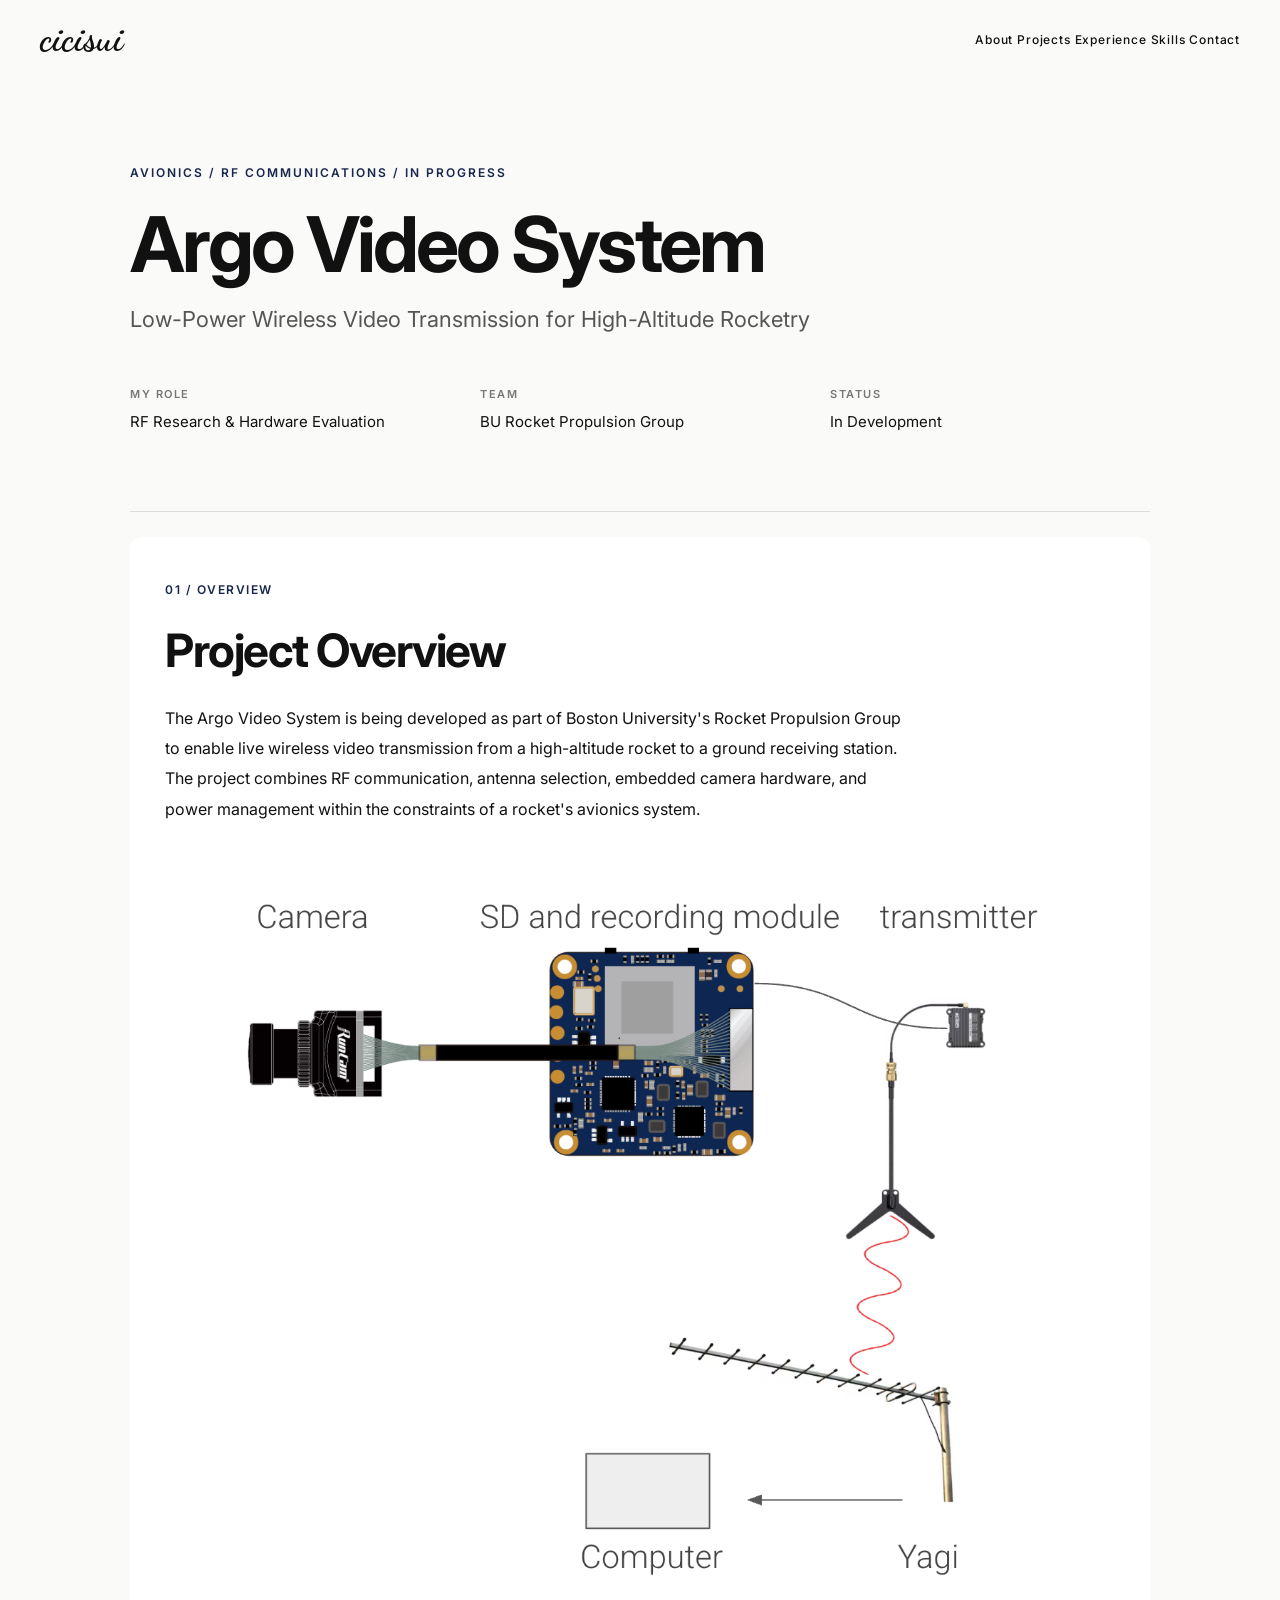
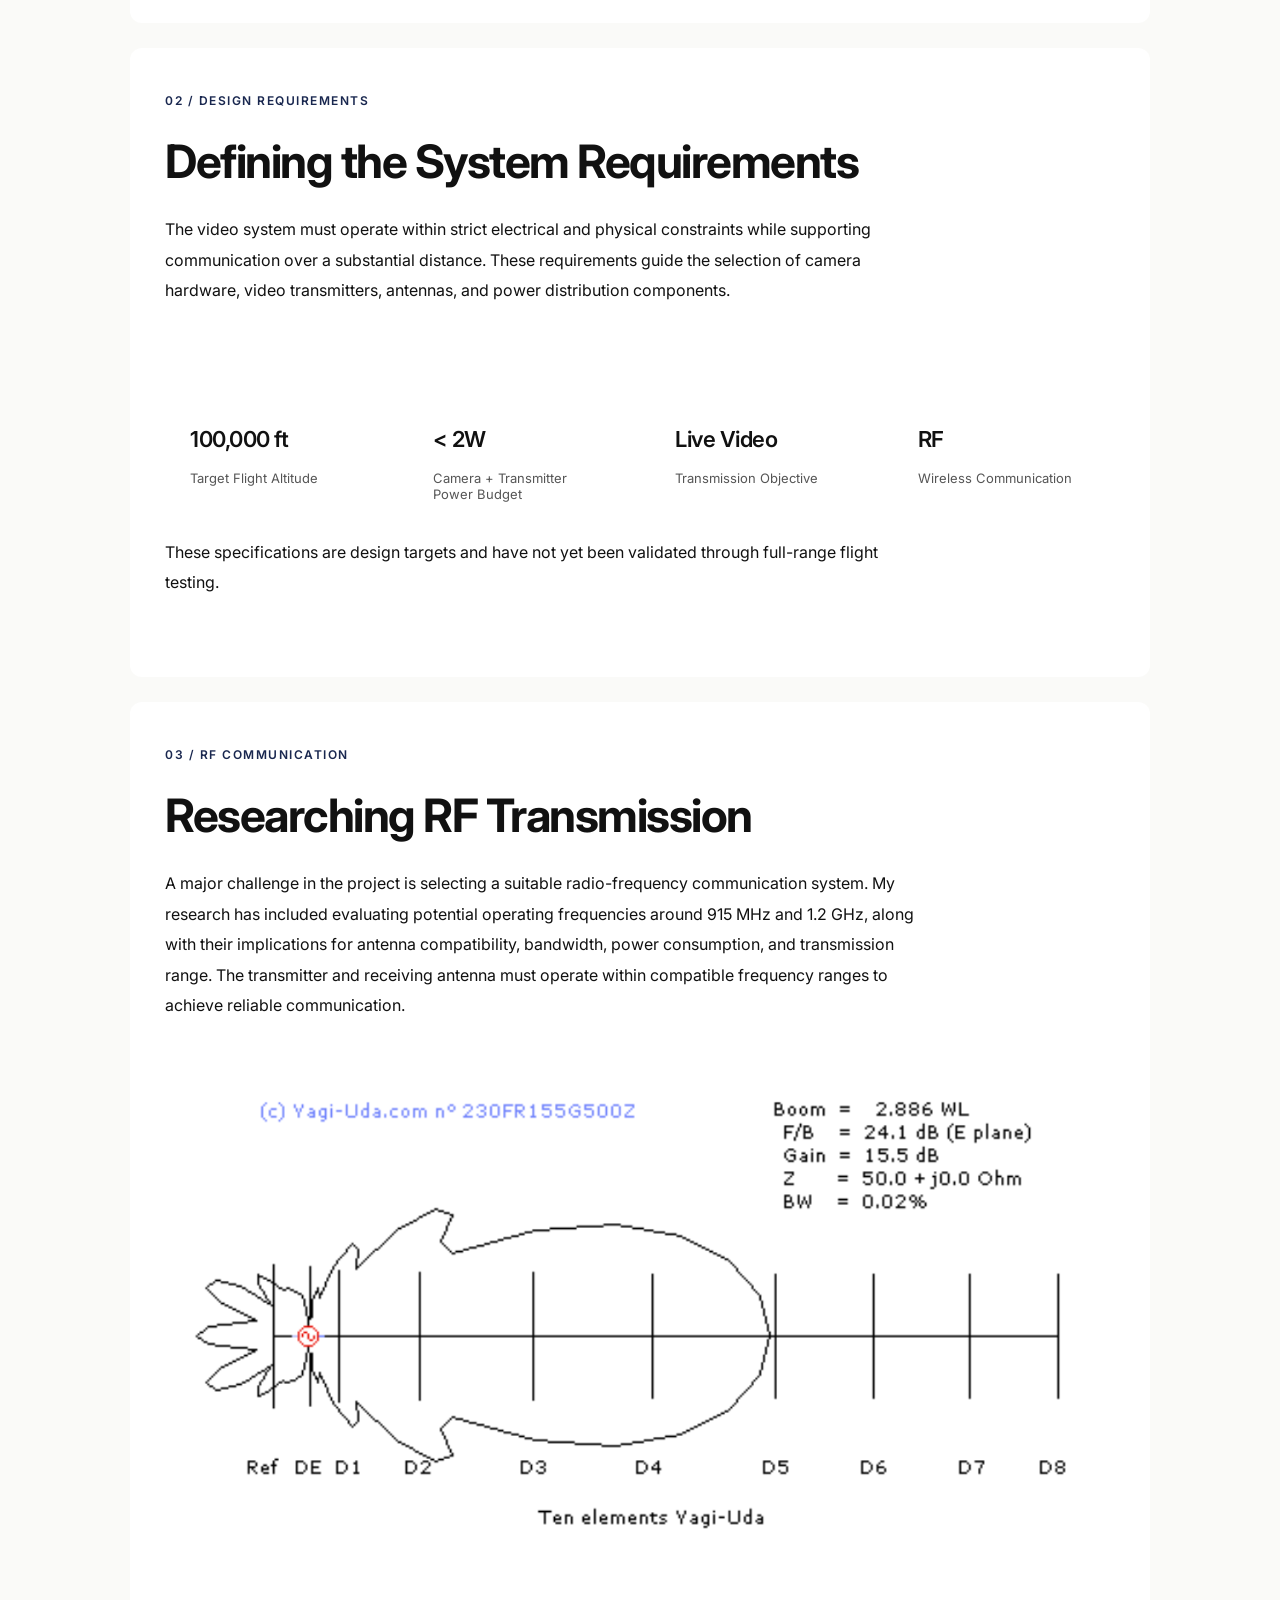
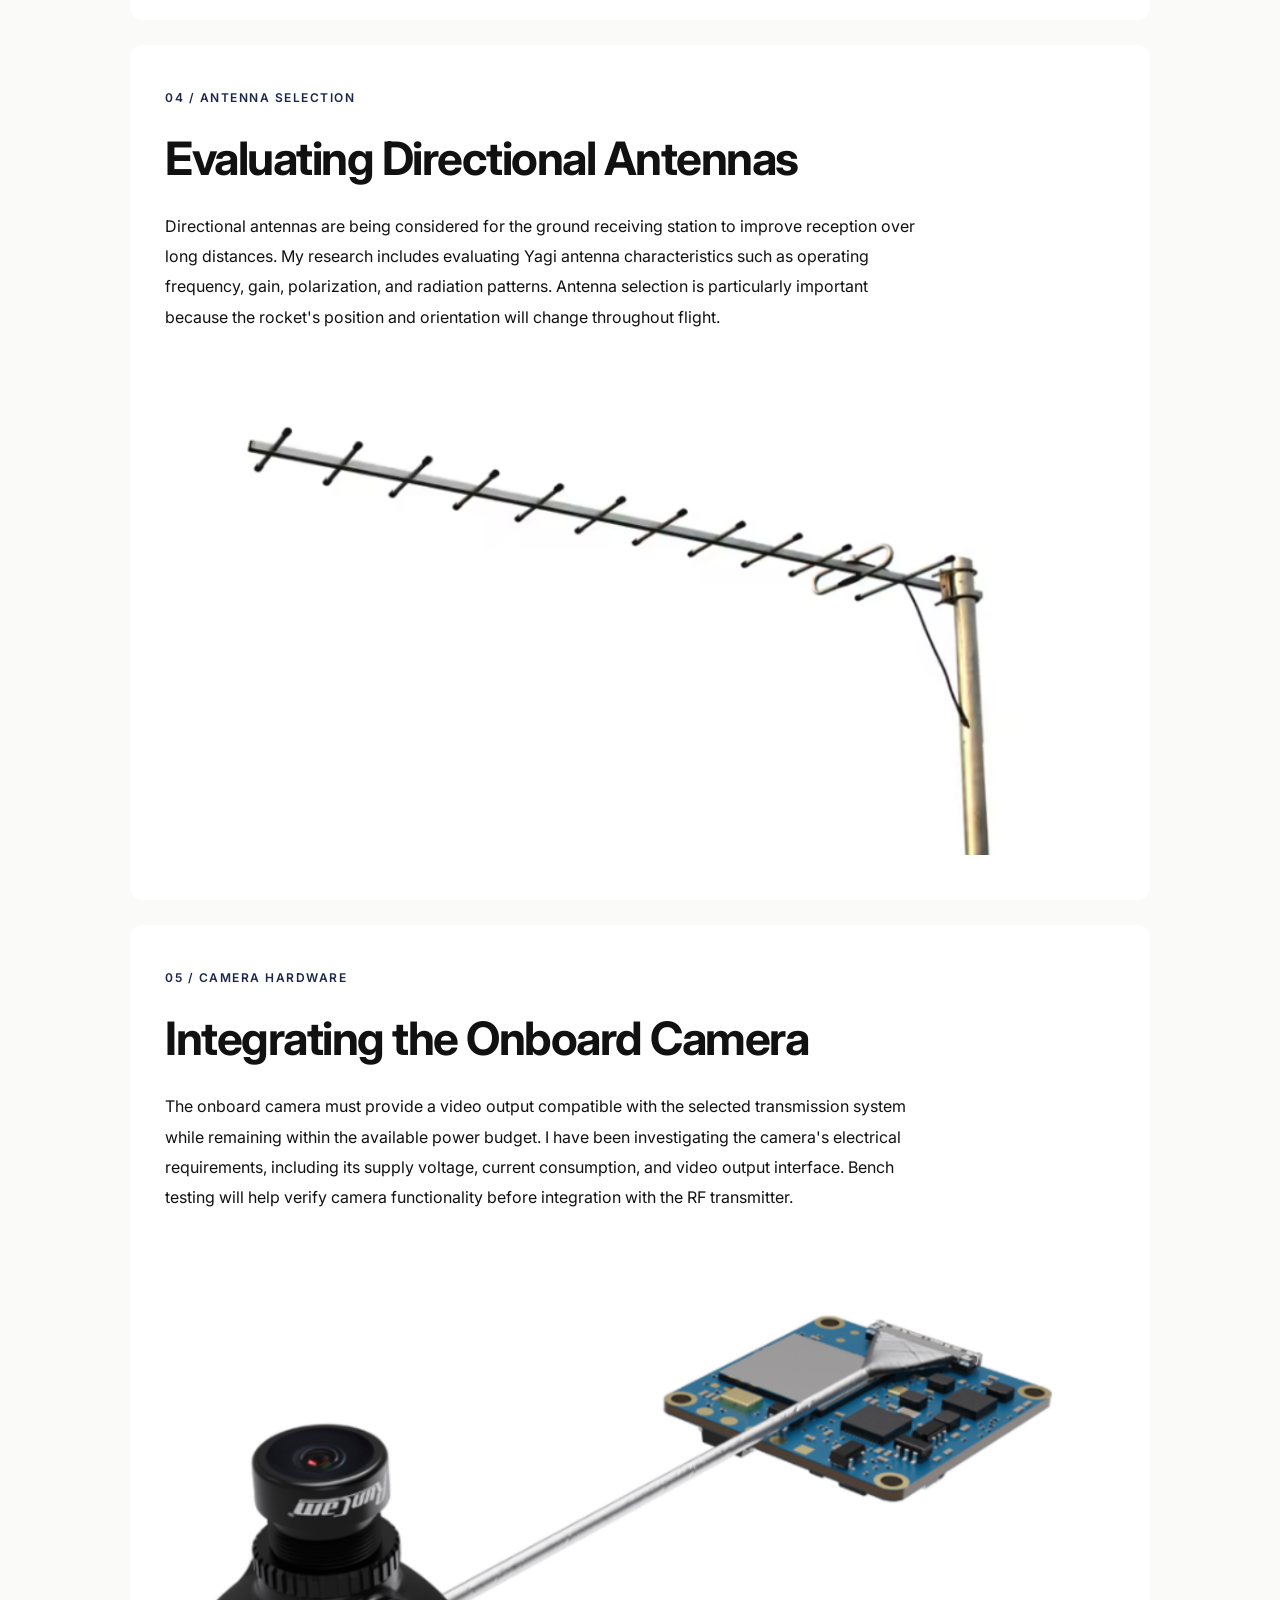
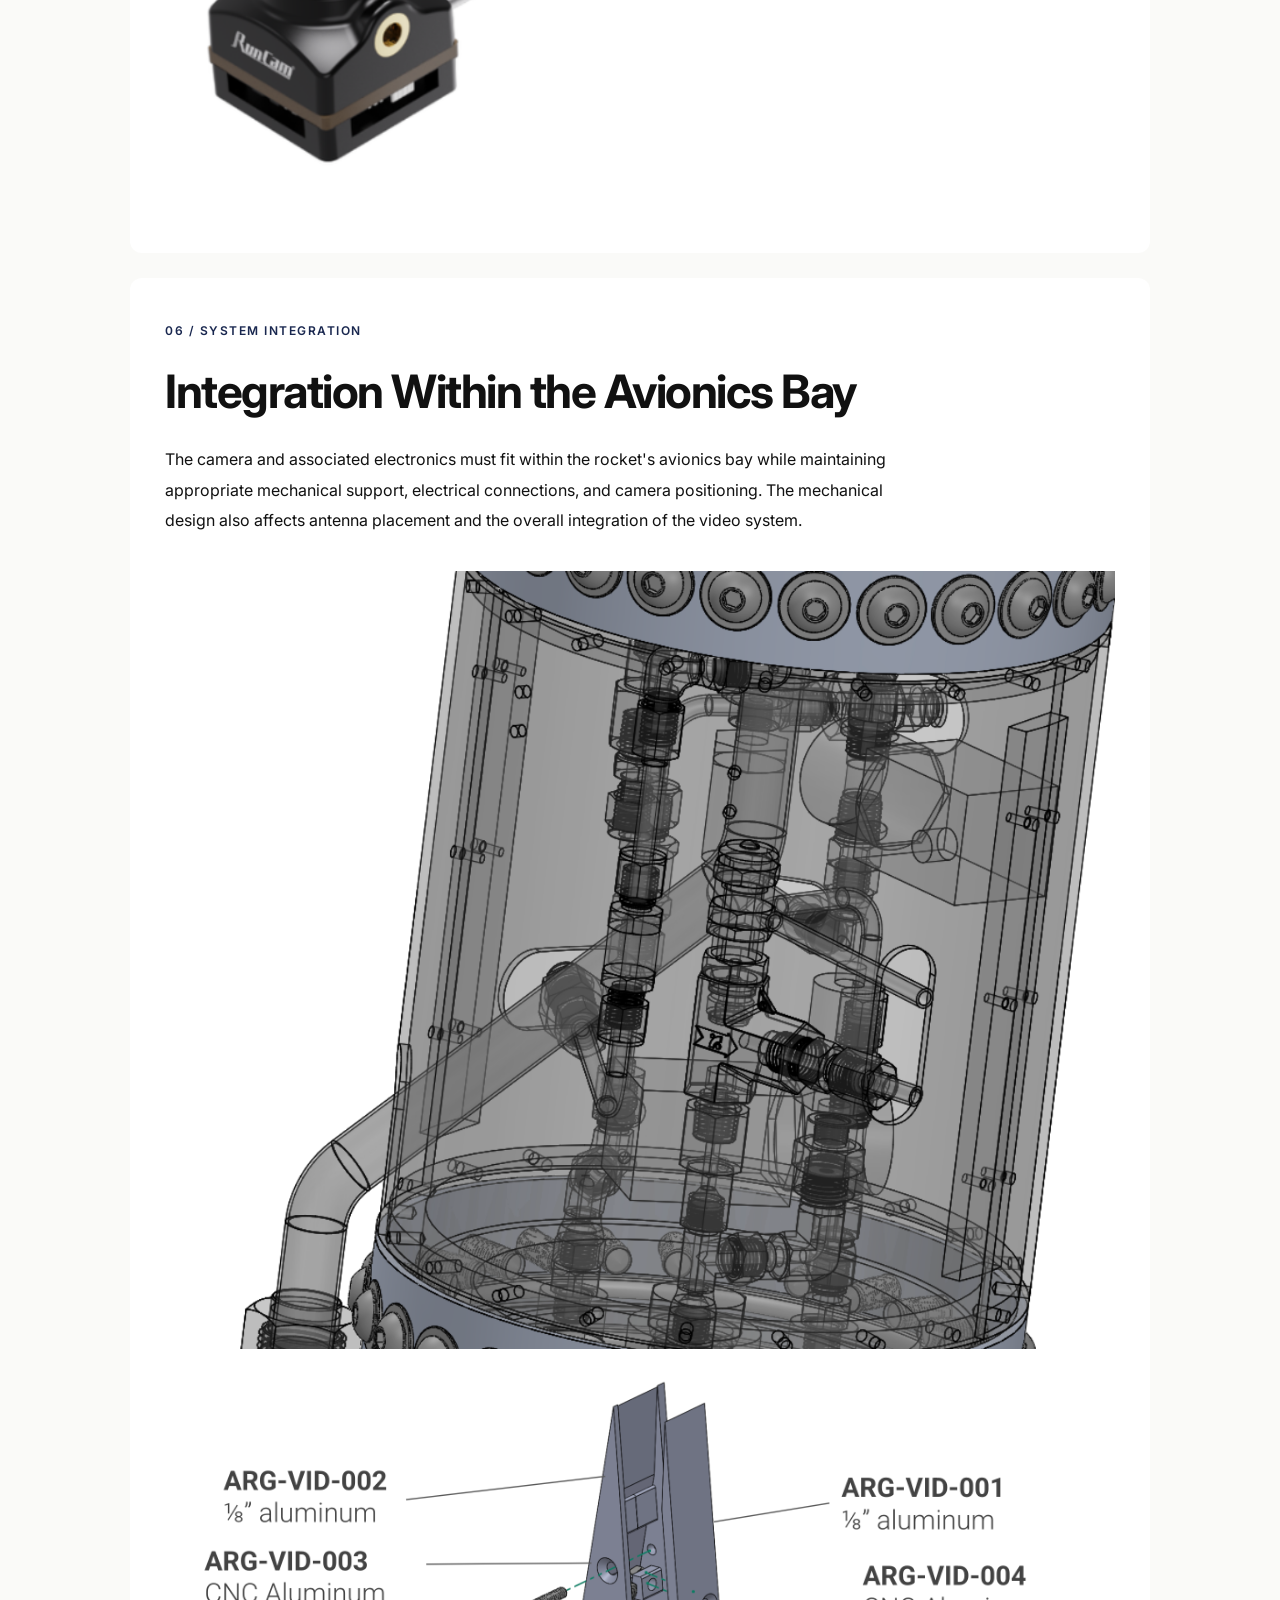
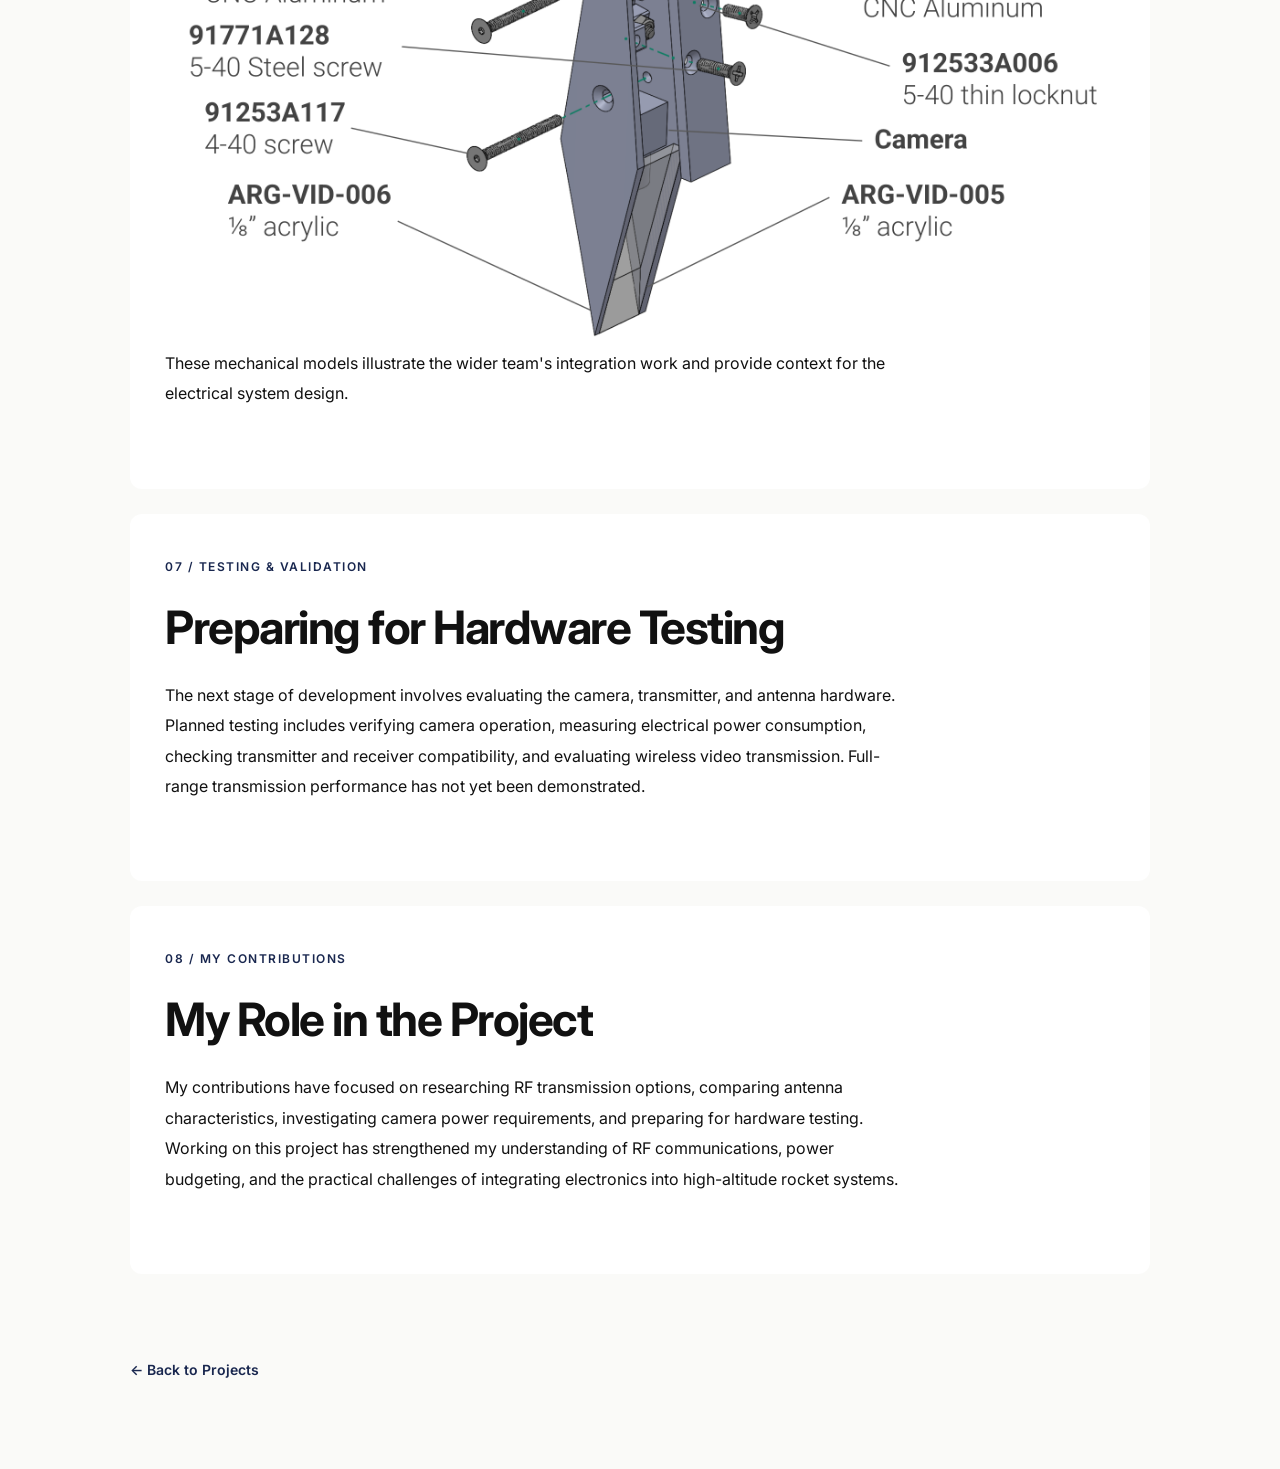
==== projects/argo-video-system.html @ 5149deed "initial website" ====
<!DOCTYPE html>
<html lang="en">

<head>
    <meta charset="UTF-8">
    <meta name="viewport" content="width=device-width, initial-scale=1.0">

    <title>Argo Video System | Cici Sui</title>

    <link rel="stylesheet" href="../style.css">
</head>

<body class="project-body">

    <!-- NAVIGATION -->

    <header class="navbar">

        <a href="../index.html" class="logo">cicisui</a>

        <nav class="nav-links">
            <a href="../index.html#about">About</a>
            <a href="../index.html#projects">Projects</a>
            <a href="../index.html#experience">Experience</a>
            <a href="../index.html#skills">Skills</a>
            <a href="../index.html#contact">Contact</a>
        </nav>

    </header>


    <main class="project-page">

        <!-- PROJECT INTRODUCTION -->

        <section class="project-intro">

            <p class="project-label">
                AVIONICS / RF COMMUNICATIONS / IN PROGRESS
            </p>

            <h1>Argo Video System</h1>

            <p class="project-subtitle">
                Low-Power Wireless Video Transmission for High-Altitude Rocketry
            </p>

            <div class="project-details">

                <div>
                    <span>MY ROLE</span>
                    <p>RF Research & Hardware Evaluation</p>
                </div>

                <div>
                    <span>TEAM</span>
                    <p>BU Rocket Propulsion Group</p>
                </div>

                <div>
                    <span>STATUS</span>
                    <p>In Development</p>
                </div>

            </div>

        </section>


        <!-- OVERVIEW -->

        <section class="project-section">

            <p class="section-number">01 / OVERVIEW</p>

            <h2>Project Overview</h2>

            <p>
                The Argo Video System is being developed as part of
                Boston University's Rocket Propulsion Group to enable
                live wireless video transmission from a high-altitude
                rocket to a ground receiving station.

                The project combines RF communication, antenna
                selection, embedded camera hardware, and power
                management within the constraints of a rocket's
                avionics system.
            </p>

            <div class="project-image">
                <img
                    src="../images/video-system/video-system-homepage.png"
                    alt="Argo Video System"
                    loading="lazy"
                >
            </div>

        </section>


        <!-- DESIGN REQUIREMENTS -->

        <section class="project-section">

            <p class="section-number">02 / DESIGN REQUIREMENTS</p>

            <h2>Defining the System Requirements</h2>

            <p>
                The video system must operate within strict
                electrical and physical constraints while
                supporting communication over a substantial
                distance.

                These requirements guide the selection of
                camera hardware, video transmitters, antennas,
                and power distribution components.
            </p>

            <div class="spec-grid">

                <div>
                    <h3>100,000 ft</h3>
                    <p>Target Flight Altitude</p>
                </div>

                <div>
                    <h3>&lt; 2W</h3>
                    <p>Camera + Transmitter Power Budget</p>
                </div>

                <div>
                    <h3>Live Video</h3>
                    <p>Transmission Objective</p>
                </div>

                <div>
                    <h3>RF</h3>
                    <p>Wireless Communication</p>
                </div>

            </div>

            <p>
                These specifications are design targets and
                have not yet been validated through full-range
                flight testing.
            </p>

        </section>


        <!-- RF RESEARCH -->

        <section class="project-section">

            <p class="section-number">03 / RF COMMUNICATION</p>

            <h2>Researching RF Transmission</h2>

            <p>
                A major challenge in the project is selecting
                a suitable radio-frequency communication system.

                My research has included evaluating potential
                operating frequencies around 915 MHz and 1.2 GHz,
                along with their implications for antenna
                compatibility, bandwidth, power consumption,
                and transmission range.

                The transmitter and receiving antenna must
                operate within compatible frequency ranges
                to achieve reliable communication.
            </p>

            <div class="project-image">
                <img
                    src="../images/video-system/yagi-frequency-diagram.png"
                    alt="RF antenna frequency analysis"
                    loading="lazy"
                >
            </div>

        </section>


        <!-- ANTENNA SELECTION -->

        <section class="project-section">

            <p class="section-number">04 / ANTENNA SELECTION</p>

            <h2>Evaluating Directional Antennas</h2>

            <p>
                Directional antennas are being considered for
                the ground receiving station to improve
                reception over long distances.

                My research includes evaluating Yagi antenna
                characteristics such as operating frequency,
                gain, polarization, and radiation patterns.

                Antenna selection is particularly important
                because the rocket's position and orientation
                will change throughout flight.
            </p>

            <div class="project-image">
                <img
                    src="../images/video-system/yagi-antenna.png"
                    alt="Yagi antenna for ground video reception"
                    loading="lazy"
                >
            </div>

        </section>


        <!-- CAMERA INTEGRATION -->

        <section class="project-section">

            <p class="section-number">05 / CAMERA HARDWARE</p>

            <h2>Integrating the Onboard Camera</h2>

            <p>
                The onboard camera must provide a video output
                compatible with the selected transmission
                system while remaining within the available
                power budget.

                I have been investigating the camera's
                electrical requirements, including its
                supply voltage, current consumption,
                and video output interface.

                Bench testing will help verify camera
                functionality before integration with
                the RF transmitter.
            </p>

            <div class="project-image">
                <img
                    src="../images/video-system/camera.png"
                    alt="Camera hardware for the Argo Video System"
                    loading="lazy"
                >
            </div>

        </section>


        <!-- MECHANICAL INTEGRATION -->

        <section class="project-section">

            <p class="section-number">06 / SYSTEM INTEGRATION</p>

            <h2>Integration Within the Avionics Bay</h2>

            <p>
                The camera and associated electronics must
                fit within the rocket's avionics bay while
                maintaining appropriate mechanical support,
                electrical connections, and camera positioning.

                The mechanical design also affects antenna
                placement and the overall integration of
                the video system.
            </p>

            <div class="project-image">
                <img
                    src="../images/video-system/avbay.png"
                    alt="Rocket avionics bay design"
                    loading="lazy"
                >
            </div>

            <div class="project-image">
                <img
                    src="../images/video-system/meche-camera-cover.png"
                    alt="Mechanical camera cover design"
                    loading="lazy"
                >
            </div>

            <p>
                These mechanical models illustrate the wider
                team's integration work and provide context
                for the electrical system design.
            </p>

        </section>


        <!-- TESTING -->

        <section class="project-section">

            <p class="section-number">07 / TESTING & VALIDATION</p>

            <h2>Preparing for Hardware Testing</h2>

            <p>
                The next stage of development involves
                evaluating the camera, transmitter, and
                antenna hardware.

                Planned testing includes verifying camera
                operation, measuring electrical power
                consumption, checking transmitter and
                receiver compatibility, and evaluating
                wireless video transmission.

                Full-range transmission performance
                has not yet been demonstrated.
            </p>

        </section>


        <!-- MY CONTRIBUTIONS -->

        <section class="project-section">

            <p class="section-number">08 / MY CONTRIBUTIONS</p>

            <h2>My Role in the Project</h2>

            <p>
                My contributions have focused on researching
                RF transmission options, comparing antenna
                characteristics, investigating camera power
                requirements, and preparing for hardware testing.

                Working on this project has strengthened my
                understanding of RF communications, power
                budgeting, and the practical challenges of
                integrating electronics into high-altitude
                rocket systems.
            </p>

        </section>


        <!-- BACK TO PROJECTS -->

        <div class="project-back">

            <a href="../index.html#projects">
                ← Back to Projects
            </a>

        </div>

    </main>

</body>

</html>
---- style.css ----
/* GENERAL */
@import url('https://fonts.googleapis.com/css2?family=Inter:wght@400;500;600;700;800;900&display=swap');
@font-face {
    font-family: 'Dancing Script';
    src: url('fonts/DancingScript-Bold.otf') format('opentype');
    font-weight: 400;
    font-style: normal;
}
* {
    margin: 0;
    padding: 0;
    box-sizing: border-box;
}

html {
    scroll-behavior: smooth;
}

body {
    font-family: -apple-system, BlinkMacSystemFont, 'Inter', sans-serif;
    background-color: #FAFAF8;
    color: #111111;
}


/* NAVIGATION */

.navbar {
    height: 75px;
    padding: 0 40px;

    display: flex;
    justify-content: space-between;
    align-items: center;

    background-color: #FAFAF8;

    border-bottom: none;
    position: sticky;
    top: 0;
    z-index: 100;
}


/* LOGO */

.logo {
    font-family: 'Dancing Script', cursive;
    font-size: 38px;
    font-weight: 400;
    letter-spacing: 0;

    color: #111111;
    text-decoration: none;
}


/* NAVIGATION LINKS */

/* APPLE-INSPIRED NAVIGATION */

.nav-links a {
    font-family: -apple-system, BlinkMacSystemFont, 'Inter', sans-serif;
    font-size: 14px;
    font-weight: 500;
    letter-spacing: 0;

    text-transform: none;

    color: #111111;
    text-decoration: none;

    transition: color 0.3s ease;
}

.nav-links a:hover {
    color: #19274F;
}


/* HERO SECTION */

.hero {
    min-height: 70vh;

    background-color: #F1F0ED;

    display: flex;
    align-items: flex-end;

    padding: 60px 45px;
}

.hero-content {
    max-width: 800px;
}

.hero-label {
    font-size: 12px;
    letter-spacing: 2px;
    font-weight: 600;

    margin-bottom: 20px;
}

.hero-content h1 {
    font-size: clamp(42px, 5vw, 75px);
    font-weight: 900;
    letter-spacing: -3px;
    line-height: 1.05;
    margin-bottom: 25px;
}

.hero-description {
    font-family: 'Inter', sans-serif;
    font-size: 15px;
    font-weight: 400;
    line-height: 1.8;

    max-width: 520px;
    margin-bottom: 30px;

    color: #111111;
}


/* HERO BUTTON */
/* MINIMALIST HERO LINK */

/* HERO BUTTON */

/* SLIDING FILL BUTTON */

/* HERO BUTTON */

.hero-button {
    position: relative;
    display: inline-block;
    overflow: hidden;
    isolation: isolate;

    padding: 16px 30px;

    background-color: #19274F;
    color: #FFFFFF;

    border: 1px solid #19274F;

    font-family: -apple-system, BlinkMacSystemFont, "Helvetica Neue", sans-serif;

    font-size: 14px;

    font-weight: 500;

    letter-spacing: 0;
    text-decoration: none;
    text-transform: none;

    transition: color 0.4s ease;
}

/* SLIDING WHITE BACKGROUND */

.hero-button::before {
    content: "";
    position: absolute;
    inset: 0;

    background-color: #FFFFFF;

    transform: translateX(-101%);
    transition: transform 0.4s ease;

    z-index: -1;
}

/* MOUSE ENTERS */

.hero-button:hover {
    color: #19274F;
}

.hero-button:hover::before {
    transform: translateX(0);
}

/* MOUSE LEAVES */

.hero-button:not(:hover)::before {
    transform: translateX(101%);
}
/* PROJECT GRID */

.project-grid {
    display: grid;
    grid-template-columns: repeat(4, 1fr);

    gap: 20px;
}

.project-card {
    text-decoration: none;
    color: #111111;
}

/* PROJECT IMAGE CONTAINER */

.project-body .project-image {
    display: block;
    width: 100%;
    height: auto;
    min-height: 0;

    margin: 30px 0 0;
    padding: 0;

    background: transparent;
    overflow: visible;
}

/* PROJECT IMAGE */

.project-body .project-image img {
    display: block;
    width: 100%;
    height: auto;
    max-height: none;
    min-height: 0;

    object-fit: contain;
}



.project-card h3 {
    font-size: 15px;
    font-weight: 800;
    letter-spacing: 0.5px;
}


/* MOBILE */

@media (max-width: 768px) {

    .navbar {
        height: auto;
        padding: 20px;

        flex-direction: column;
        gap: 20px;
    }

    .nav-links {
        flex-wrap: wrap;
        justify-content: center;
        gap: 15px;
    }

    .hero {
        min-height: 60vh;
        padding: 30px 25px;
    }

    .hero-content h1 {
        letter-spacing: -1px;
    }

    .project-grid {
        grid-template-columns: repeat(2, 1fr);
        gap: 15px;
    }

    .projects {
        padding: 50px 20px;
    }
    
}
/* =====================================
   PORTFOLIO SECTIONS
===================================== */

.portfolio-section {
    padding: 80px 45px;
    background-color: #FAFAF8;
    scroll-margin-top: 75px;
}


/* SECTION HEADINGS */

.section-heading {
    display: flex;
    justify-content: space-between;
    align-items: center;

    margin-bottom: 35px;
}

.section-heading h2 {
    font-size: 30px;
    font-weight: 900;
    letter-spacing: -1px;
    color: #111111;
}

.section-heading span {
    font-size: 12px;
    letter-spacing: 1px;
    color: #111111;
}


/* TWO-COLUMN GRID */

.portfolio-grid {
    display: grid;
    grid-template-columns: repeat(2, 1fr);
    gap: 55px 25px;
}


/* PROJECT CARDS */

.portfolio-card {
    display: block;
    text-decoration: none;
    color: #111111;
}


/* PROJECT IMAGES */

.portfolio-image {
    width: 100%;
    aspect-ratio: 4 / 3;

    background-color: #E5E5E5;

    overflow: hidden;
    margin-bottom: 18px;
}

.portfolio-image img {
    width: 100%;
    height: 100%;

    object-fit: cover;

    transition: transform 0.4s ease;
}


/* IMAGE HOVER EFFECT */




/* PROJECT TITLES */

.portfolio-card h3 {
    font-size: 19px;
    font-weight: 800;
    letter-spacing: -0.3px;

    margin-bottom: 8px;
}


/* PROJECT CATEGORY LABELS */

.portfolio-card p {
    font-size: 11px;
    letter-spacing: 1px;
    font-weight: 500;

    color: #555555;
}


/* =====================================
   MANUFACTURING DIVIDER
===================================== */

.manufacturing-section {
    border-top: 1px solid #19274F;
}


/* =====================================
   MOBILE
===================================== */

@media (max-width: 768px) {

    .portfolio-section {
        padding: 50px 20px;
    }

    .portfolio-grid {
        grid-template-columns: 1fr;
        gap: 35px;
    }

    .section-heading h2 {
        font-size: 25px;
    }

    .portfolio-card h3 {
        font-size: 17px;
    }

}
/* TYPOGRAPHY */



.nav-links a {
    font-family: 'Inter', sans-serif;
    font-weight: 500;
    font-size: 12px;
    letter-spacing: 0.8px;
}

.hero-content h1 {
    font-family: 'Inter', sans-serif;
    font-weight: 800;
    letter-spacing: -3px;
}

.section-heading h2 {
    font-family: 'Inter', sans-serif;
    font-weight: 800;
    letter-spacing: -1.5px;
}

.portfolio-card h3 {
    font-family: 'Inter', sans-serif;
    font-weight: 700;
    letter-spacing: -0.5px;
}

.portfolio-card p {
    font-family: 'Inter', sans-serif;
    font-weight: 400;
    letter-spacing: 0.5px;
}
/* FEATURED PROJECT */

.featured-project {
    grid-column: 1 / -1;
}

.featured-project .portfolio-image {
    aspect-ratio: 16 / 7;
}

.featured-project h3 {
    font-size: 26px;
    margin-top: 10px;
}

.featured-project p {
    font-size: 12px;
}
/* =========================================
   HOMEPAGE HERO — TWO SIDE-BY-SIDE PHOTOS
========================================= */

/* HERO LAYOUT */

.hero {
    display: flex;
    justify-content: space-between;
    align-items: center;

    gap: 40px;
    padding: 60px 45px;

    overflow: hidden;
}

/* LEFT SIDE — TEXT */

.hero-content {
    flex: 0 1 42%;
    min-width: 0;
}

/* RIGHT SIDE — PHOTOS */

/* TWO PHOTOS — DIFFERENT WIDTHS */

.hero-collage {
    display: grid;

    /* Lifestyle photo wider than lathe photo */
    grid-template-columns: 3fr 2fr;

    gap: 15px;

    flex: 0 1 58%;
    min-width: 0;

    height: 300px;
}

/* PHOTO CONTAINERS */

.hero-collage .collage-photo {
    position: relative;

    width: 100%;
    height: 100%;

    overflow: hidden;

    background-color: #E5E5E5;

    transition:
        transform 0.4s ease,
        box-shadow 0.4s ease;
}

/* PHOTO IMAGES */

.hero-collage .collage-photo img {
    display: block;

    width: 100%;
    height: 100%;

    object-fit: cover;

    transition: transform 0.5s ease;
}

/* HOVER EFFECT */

.hero-collage .collage-photo:hover {
    transform: translateY(-8px);

    box-shadow: 0 15px 35px rgba(0, 0, 0, 0.15);

    z-index: 10;
}

.hero-collage .collage-photo:hover img {
    transform: scale(1.05);
}

/* MOBILE */

@media (max-width: 768px) {

    .hero {
        flex-direction: column;
        align-items: stretch;

        gap: 40px;
        padding: 50px 25px;
    }

    .hero-content {
        flex: none;
        width: 100%;
    }

    .hero-collage {
        flex: none;
        width: 100%;

        height: 300px;
        gap: 12px;
    }

}

/* SMALL PHONES */

@media (max-width: 480px) {

    .hero-collage {
        height: 220px;
        gap: 10px;
    }

}

/* ACCESSIBILITY */

@media (prefers-reduced-motion: reduce) {

    .hero-collage .collage-photo,
    .hero-collage .collage-photo img {
        transition: none;
    }

}

/* =========================================
   INDIVIDUAL PROJECT PAGE
========================================= */

.project-page {
    max-width: 1100px;
    margin: 0 auto;
    padding: 90px 40px;
}


/* PROJECT INTRO */

.project-intro {
    padding-bottom: 80px;
    border-bottom: 1px solid #DDDDDD;
}

.project-label {
    font-size: 12px;
    font-weight: 600;
    letter-spacing: 2px;
    color: #19274F;
    margin-bottom: 25px;
}

.project-intro h1 {
    font-size: clamp(42px, 6vw, 80px);
    font-weight: 700;
    letter-spacing: -3px;
    line-height: 1.05;
    margin-bottom: 20px;
}

.project-subtitle {
    font-size: 22px;
    color: #555555;
    margin-bottom: 50px;
}


/* PROJECT DETAILS */

.project-details {
    display: grid;
    grid-template-columns: repeat(3, 1fr);
    gap: 30px;
}

.project-details span {
    font-size: 11px;
    font-weight: 600;
    letter-spacing: 1.5px;
    color: #777777;
}

.project-details p {
    margin-top: 10px;
    font-size: 15px;
}


/* PROJECT SECTIONS */

.project-section {
    padding: 85px 0;
    border-bottom: 1px solid #DDDDDD;
}

.section-number {
    font-size: 12px;
    font-weight: 600;
    letter-spacing: 1.5px;
    color: #19274F;
    margin-bottom: 25px;
}

.project-section h2 {
    font-size: clamp(30px, 4vw, 46px);
    font-weight: 700;
    letter-spacing: -1.5px;
    margin-bottom: 25px;
}

.project-section > p:not(.section-number) {
    max-width: 750px;
    font-size: 16px;
    line-height: 1.9;
    margin-bottom: 35px;
}


/* PROJECT IMAGES */

.project-image {
    margin-top: 45px;
    background-color: #FFFFFF;
    padding: 30px;
}

.project-image img {
    display: block;
    width: 100%;
    height: auto;
    object-fit: contain;
}


/* SPECIFICATIONS */

.spec-grid {
    display: grid;
    grid-template-columns: repeat(4, 1fr);
    gap: 20px;
    margin-top: 50px;
}

.spec-grid > div {
    background-color: #FFFFFF;
    padding: 35px 25px;
}

.spec-grid h3 {
    font-size: 36px;
    font-weight: 700;
    color: #19274F;
    margin-bottom: 12px;
}

.spec-grid p {
    font-size: 13px;
    color: #555555;
}


/* BACK BUTTON */

.project-back {
    padding-top: 60px;
}

.project-back a {
    color: #19274F;
    text-decoration: none;
    font-size: 14px;
    font-weight: 600;
}

.project-back a:hover {
    text-decoration: underline;
}


/* MOBILE */

@media (max-width: 768px) {

    .project-page {
        padding: 50px 25px;
    }

    .project-section {
        padding: 60px 0;
    }

    .project-details {
        grid-template-columns: 1fr;
        gap: 20px;
    }

    .spec-grid {
        grid-template-columns: repeat(2, 1fr);
    }

    .project-image {
        padding: 12px;
    }

    .project-intro h1 {
        letter-spacing: -1.5px;
    }

}
/* PROJECT PAGE BACKGROUND */

.project-body .project-section {
    height: auto;
    min-height: 0;

    padding: 45px 35px;
    margin: 25px 0;

    border: none;
    border-radius: 12px;

    background-color: #FFFFFF;
}
/* FEATURED PROJECT — COMPACT */

.featured-project .portfolio-image {
    height: 300px;
    overflow: hidden;
}

.featured-project .portfolio-image img {
    width: 100%;
    height: 100%;
    object-fit: cover;
    object-position: center;
}
/* SMALL PROJECT CARDS */

.portfolio-card:not(.featured-project) .portfolio-image {
    height: 180px;
    overflow: hidden;
}

.portfolio-card:not(.featured-project) .portfolio-image img {
    width: 100%;
    height: 100%;
    object-fit: cover;
}
/* THREE-COLUMN PROJECT GRID */

.portfolio-grid {
    display: grid;
    grid-template-columns: repeat(3, minmax(0, 1fr));
    gap: 28px;
}
/* =========================================
   PROJECT CARD HOVER EFFECT
========================================= */

/* Project card */

.portfolio-card {
    position: relative;
    display: block;
    border: 1px solid transparent;
    border-radius: 8px;
    overflow: hidden;

    transition:
        border-color 0.35s ease,
        box-shadow 0.35s ease;
}

/* Image container */

.portfolio-card .portfolio-image {
    position: relative;
    overflow: hidden;
}

/* Keep images completely still */

.portfolio-card .portfolio-image img,
.portfolio-card:hover .portfolio-image img {
    transform: none;
}



/* 3D PCB RENDER */

.project-image img[src*="3d-board-layout"] {
    width: 100%;
    height: auto;
    object-fit: contain;
}
/* =========================================
   PROJECT CARD — NAVY INFO HOVER
========================================= */


/* Bottom information area */

.portfolio-card .project-info {
    background-color: #FFFFFF;
    padding: 22px 24px;

    transition:
        background-color 0.35s ease,
        padding 0.35s ease;
}

/* Project title */

.portfolio-card .project-info h3 {
    color: #111111;
    font-size: 20px;
    font-weight: 600;
    margin: 0 0 8px;

    transition:
        color 0.35s ease;
     
}

/* Description */

.portfolio-card .project-info p {
    color: #666666;
    font-size: 13px;
    margin: 0;

    transition: color 0.35s ease;
}

/* NAVY BACKGROUND ON HOVER */

.portfolio-card:hover .project-info,
.portfolio-card:focus-visible .project-info {
    background-color: #19274F;
}

/* White text and subtle expansion */

.portfolio-card:hover .project-info h3,
.portfolio-card:focus-visible .project-info h3 {
    color: #FFFFFF;
    transform: none;
}

/* Description becomes white */

.portfolio-card:hover .project-info p,
.portfolio-card:focus-visible .project-info p {
    color: rgba(255, 255, 255, 0.8);
}
.portfolio-card {
    border: none;
    box-shadow: none;
}

.portfolio-card:hover {
    border: none;
    box-shadow: none;
}
.featured-project .project-info h3 {
    font-size: 24px;
}
.portfolio-card:not(.featured-project) .project-info h3 {
    font-size: 18px;
}
/* REMOVE GAP BETWEEN PROJECT IMAGE AND TITLE */

.portfolio-card {
    gap: 0;
}

.portfolio-card .portfolio-image {
    margin: 0;
    padding: 0;
    border: none;
}

.portfolio-card .portfolio-image img {
    display: block;
    margin: 0;
    padding: 0;
}

.portfolio-card .project-info {
    margin: 0;
    border: none;
}
/* APPLY TITLE HOVER EFFECT TO ALL PROJECTS */

/* Normal title section */
.portfolio-grid .portfolio-card .project-info {
    background-color: #FFFFFF;
    transition: background-color 0.35s ease;
}

/* Normal text */
.portfolio-grid .portfolio-card .project-info h3 {
    color: #111111;
    transition: color 0.35s ease;
}

.portfolio-grid .portfolio-card .project-info p {
    color: #666666;
    transition: color 0.35s ease;
}

/* Hover: navy background */
.portfolio-grid .portfolio-card:hover .project-info {
    background-color: #19274F;
}

/* Hover: white text */
.portfolio-grid .portfolio-card:hover .project-info h3 {
    color: #FFFFFF;
    transform: none;
}

.portfolio-grid .portfolio-card:hover .project-info p {
    color: rgba(255, 255, 255, 0.8);
}
/* SISYPHUS ANIMATION */

.sisyphus-scene {
    position: relative;
    width: 320px;
    height: 180px;
    overflow: hidden;
    margin: 40px auto;
    --sisyphus-blue: #14213D;
}

/* Hill */

.sisyphus-hill {
    position: absolute;
    width: 360px;
    height: 2px;
    background: var(--sisyphus-blue);
    bottom: 35px;
    left: -10px;
    transform: rotate(-20deg);
    transform-origin: left center;
}

/* Moving character and rock */

.sisyphus-climber {
    position: absolute;
    width: 100px;
    height: 100px;
    left: 0;
    bottom: 42px;
    z-index: 2;

    animation: climbHill 8s linear infinite;
}

/* Boulder */

.sisyphus-rock {
    position: absolute;
    width: 48px;
    height: 48px;
    background: var(--sisyphus-blue);
    border-radius: 50%;
    left: 43px;
    top: 10px;

    animation: rollRock 1.5s linear infinite;
}

/* Human silhouette */

.sisyphus-person {
    position: absolute;
    width: 45px;
    height: 80px;
    left: 5px;
    top: 12px;
}

/* Head */

.person-head {
    position: absolute;
    width: 17px;
    height: 17px;
    background: var(--sisyphus-blue);
    border-radius: 50%;
    left: 14px;
    top: 0;
}

/* Body */

.person-body {
    position: absolute;
    width: 9px;
    height: 35px;
    background: var(--sisyphus-blue);
    left: 20px;
    top: 16px;
    transform: rotate(25deg);
    border-radius: 5px;
}

/* Arm pushing rock */

.person-arm {
    position: absolute;
    width: 32px;
    height: 6px;
    background: var(--sisyphus-blue);
    left: 23px;
    top: 30px;
    transform: rotate(-25deg);
    border-radius: 5px;
}

/* Legs */

.person-leg {
    position: absolute;
    width: 6px;
    height: 30px;
    background: var(--sisyphus-blue);
    top: 47px;
    left: 18px;
    transform-origin: top center;
    border-radius: 4px;
}

.leg-left {
    animation: walking 0.6s ease-in-out infinite alternate;
}

.leg-right {
    animation: walking 0.6s ease-in-out infinite alternate-reverse;
}

/* =========================================
   NOZZLE FIRING SYSTEM
========================================= */

/* COMPONENT LIST */

.nozzle-components {
    margin-top: 35px;
    border-top: 1px solid #E5E5E5;
}

/* EACH COMPONENT ROW */

.nozzle-components > div {
    display: flex;
    justify-content: space-between;
    align-items: center;

    gap: 20px;
    padding: 18px 15px;

    border-bottom: 1px solid #E5E5E5;

    font-size: 15px;

    transition: background-color 0.3s ease;
}

/* COMPONENT NAME */

.nozzle-components > div span:first-child {
    color: #111111;
    font-weight: 500;
}

/* QUANTITY */

.nozzle-components > div span:last-child {
    color: #19274F;
    font-weight: 600;
}

/* HEADER */

.nozzle-components .component-header {
    background-color: #19274F;
    border-bottom: none;
    border-radius: 4px 4px 0 0;
}

.nozzle-components .component-header span:first-child,
.nozzle-components .component-header span:last-child {
    color: #FFFFFF;
    font-size: 12px;
    font-weight: 600;
    letter-spacing: 1px;
}

/* HOVER */

.nozzle-components > div:not(.component-header):hover {
    background-color: #F5F5F3;
}

/* PROJECT VIDEO */

.project-body .project-image video {
    display: block;
    width: 100%;
    height: auto;
    max-height: 650px;

    background-color: #111111;
    border-radius: 4px;
}

/* CLICKABLE CALCULATIONS IMAGE */

.project-body .project-image a {
    display: block;
    width: 100%;
}

.project-body .project-image a img {
    width: 100%;
    height: auto;
    cursor: zoom-in;
}

/* MOBILE */

@media (max-width: 768px) {

    .nozzle-components > div {
        padding: 15px 10px;
        font-size: 13px;
    }

}
/* =========================================
   DESKINATOR PROJECT PAGE
   MATCHES EXISTING PORTFOLIO STYLE
========================================= */

/* MAIN PAGE */

.deskinator-page {
    max-width: 1100px;
    margin: 0 auto;
    padding: 90px 40px;
    font-family: -apple-system, BlinkMacSystemFont, 'Inter', sans-serif;
    color: #111111;
}


/* =========================================
   HERO
========================================= */

.deskinator-hero {
    padding-bottom: 80px;
    border-bottom: 1px solid #DDDDDD;
    text-align: left;
}

.deskinator-eyebrow {
    font-size: 12px;
    font-weight: 600;
    letter-spacing: 2px;
    color: #19274F;
    margin-bottom: 25px;
}

.deskinator-hero h1 {
    font-size: clamp(42px, 6vw, 80px);
    font-weight: 700;
    letter-spacing: -3px;
    line-height: 1.05;
    margin-bottom: 20px;
}

.deskinator-subtitle {
    font-size: 22px;
    font-weight: 400;
    color: #555555;
    margin-bottom: 30px;
}

.deskinator-intro {
    max-width: 750px;
    font-size: 16px;
    line-height: 1.9;
    color: #555555;
    margin-bottom: 30px;
}


/* PROJECT TAGS */

.deskinator-tags {
    display: flex;
    flex-wrap: wrap;
    gap: 10px;
    margin-bottom: 40px;
}

.deskinator-tags span {
    display: inline-block;
    padding: 9px 16px;

    border: 1px solid #DDDDDD;
    border-radius: 4px;

    font-size: 12px;
    font-weight: 500;
    color: #19274F;

    background-color: #FFFFFF;
}


/* HERO IMAGE */

.deskinator-hero-image {
    display: block;
    width: 100%;
    height: auto;
    max-height: 650px;
    object-fit: contain;

    margin-top: 35px;
    background-color: #FFFFFF;
}


/* CAPTIONS */

.deskinator-caption {
    font-size: 13px;
    color: #777777;
    line-height: 1.6;
    margin-top: 12px;
    text-align: center;
}


/* =========================================
   PROJECT SECTIONS
========================================= */

.project-body .deskinator-section {
    height: auto;
    min-height: 0;

    padding: 45px 35px;
    margin: 25px 0;

    border: none;
    border-radius: 12px;

    background-color: #FFFFFF;
}

.deskinator-section h2 {
    font-size: clamp(30px, 4vw, 46px);
    font-weight: 700;
    letter-spacing: -1.5px;

    color: #111111;
    margin-bottom: 25px;
}

.deskinator-section h3 {
    font-size: 22px;
    font-weight: 600;
    letter-spacing: -0.5px;

    color: #111111;
    margin-top: 35px;
    margin-bottom: 18px;
}

.deskinator-section h4 {
    font-size: 16px;
    font-weight: 600;
    color: #111111;
    margin-bottom: 12px;
}

.deskinator-section p {
    max-width: 850px;
    font-size: 16px;
    line-height: 1.9;
    color: #555555;
    margin-bottom: 25px;
}

.deskinator-section ul,
.deskinator-section ol {
    padding-left: 25px;
    margin: 25px 0;

    font-size: 15px;
    line-height: 2;
    color: #555555;
}

.deskinator-section li {
    margin-bottom: 10px;
}


/* =========================================
   PROJECT INFORMATION
========================================= */

.deskinator-info-grid {
    display: grid;
    grid-template-columns: repeat(4, 1fr);
    gap: 30px;
}

.deskinator-info-grid h3 {
    font-size: 11px;
    font-weight: 600;
    letter-spacing: 1.5px;
    color: #777777;

    margin: 0 0 10px;
}

.deskinator-info-grid p {
    font-size: 15px;
    color: #111111;
    margin: 0;
}


/* =========================================
   DESIGN OBJECTIVES
========================================= */

.deskinator-objectives {
    display: grid;
    grid-template-columns: repeat(3, 1fr);
    gap: 20px;
    margin-top: 35px;
}

.deskinator-objective {
    padding: 30px 25px;
    background-color: #FAFAF8;
    border-radius: 8px;
}

.deskinator-objective h3 {
    font-size: 28px;
    font-weight: 700;
    color: #19274F;
    margin: 0 0 20px;
}

.deskinator-objective h4 {
    font-size: 16px;
    font-weight: 600;
    color: #111111;
    margin-bottom: 12px;
}

.deskinator-objective p {
    font-size: 14px;
    line-height: 1.8;
    color: #555555;
    margin: 0;
}


/* =========================================
   PROJECT IMAGES
========================================= */

.deskinator-image {
    display: block;

    width: 100%;
    max-width: 950px;
    height: auto;

    object-fit: contain;

    margin: 35px auto 15px;
    padding: 0;

    background-color: #FFFFFF;
}


/* TWO-COLUMN IMAGE GRID */

.deskinator-image-grid {
    display: grid;
    grid-template-columns: repeat(2, minmax(0, 1fr));
    gap: 25px;
    margin: 35px 0;
}

.deskinator-image-grid figure {
    margin: 0;
}

.deskinator-image-grid img {
    display: block;
    width: 100%;
    height: 350px;
    object-fit: contain;

    background-color: #FAFAF8;
    border-radius: 4px;
}

.deskinator-image-grid figcaption {
    font-size: 13px;
    line-height: 1.6;
    color: #777777;
    text-align: center;
    margin-top: 12px;
}


/* =========================================
   VIDEOS
========================================= */

.deskinator-video {
    display: block;

    width: 100%;
    max-width: 950px;
    height: auto;
    max-height: 650px;

    margin: 35px auto;

    background-color: #111111;
    border-radius: 4px;
}


/* =========================================
   COMPONENT GRID
========================================= */

.deskinator-component-grid {
    display: grid;
    grid-template-columns: repeat(2, minmax(0, 1fr));
    gap: 20px;
    margin: 35px 0;
}

.deskinator-component-grid > div {
    padding: 30px 25px;

    background-color: #FAFAF8;
    border-radius: 8px;
}

.deskinator-component-grid h4 {
    font-size: 16px;
    font-weight: 600;
    color: #19274F;
    margin-bottom: 12px;
}

.deskinator-component-grid p {
    font-size: 14px;
    line-height: 1.8;
    color: #555555;
    margin: 0;
}


/* =========================================
   POWER CALCULATIONS
========================================= */

.deskinator-equation {
    padding: 25px;
    margin: 20px 0;

    background-color: #FAFAF8;
    border-left: 3px solid #19274F;

    font-family: 'Inter', sans-serif;
    font-size: 20px;
    font-weight: 500;
    color: #111111;

    text-align: center;
}

.deskinator-total {
    background-color: #19274F;
    border-left: none;

    color: #FFFFFF;
    font-size: 23px;
    font-weight: 600;
}


/* =========================================
   TESTING & RESULTS
========================================= */

.deskinator-results {
    display: grid;
    grid-template-columns: repeat(4, minmax(0, 1fr));
    gap: 20px;
    margin: 35px 0;
}

.deskinator-results > div {
    background-color: #FAFAF8;
    padding: 35px 20px;
    text-align: center;
}

.deskinator-results h3 {
    font-size: 30px;
    font-weight: 700;
    color: #19274F;
    margin: 0 0 12px;
}

.deskinator-results p {
    font-size: 13px;
    line-height: 1.6;
    color: #555555;
    margin: 0;
}


/* =========================================
   BACK TO PROJECTS
========================================= */

.project-body .deskinator-back {
    padding: 40px 0;
    margin-top: 30px;

    background: transparent;
    text-align: left;
}

.deskinator-back a {
    color: #19274F;
    text-decoration: none;

    font-size: 14px;
    font-weight: 600;

    transition: opacity 0.3s ease;
}

.deskinator-back a:hover {
    opacity: 0.6;
}


/* =========================================
   MOBILE RESPONSIVENESS
========================================= */

@media (max-width: 768px) {

    .deskinator-page {
        padding: 50px 25px;
    }

    .deskinator-hero {
        padding-bottom: 50px;
    }

    .deskinator-hero h1 {
        letter-spacing: -1.5px;
    }

    .deskinator-subtitle {
        font-size: 19px;
    }

    .deskinator-intro {
        font-size: 15px;
    }

    .project-body .deskinator-section {
        padding: 30px 20px;
        margin: 20px 0;
    }

    .deskinator-section h2 {
        font-size: 28px;
        letter-spacing: -1px;
    }

    .deskinator-section h3 {
        font-size: 19px;
    }

    .deskinator-section p {
        font-size: 15px;
    }

    .deskinator-info-grid {
        grid-template-columns: repeat(2, minmax(0, 1fr));
        gap: 25px;
    }

    .deskinator-objectives {
        grid-template-columns: 1fr;
    }

    .deskinator-component-grid {
        grid-template-columns: 1fr;
    }

    .deskinator-image-grid {
        grid-template-columns: 1fr;
    }

    .deskinator-image-grid img {
        height: auto;
    }

    .deskinator-results {
        grid-template-columns: repeat(2, minmax(0, 1fr));
    }

    .deskinator-equation {
        font-size: 16px;
        padding: 20px 12px;
    }

    .deskinator-total {
        font-size: 18px;
    }

    .deskinator-video {
        max-height: none;
    }

}


/* EXTRA SMALL SCREENS */

@media (max-width: 480px) {

    .deskinator-page {
        padding: 35px 15px;
    }

    .deskinator-hero h1 {
        font-size: 38px;
    }

    .deskinator-tags {
        gap: 8px;
    }

    .deskinator-tags span {
        font-size: 11px;
        padding: 7px 12px;
    }

    .deskinator-results h3 {
        font-size: 24px;
    }

    .deskinator-results > div {
        padding: 25px 12px;
    }

}
/* =========================================
   TEMPERATURE MONITORING SYSTEM
========================================= */

/* TWO-COLUMN IMAGE LAYOUT */

.temperature-image-grid {
    display: grid;
    grid-template-columns: repeat(2, minmax(0, 1fr));
    gap: 25px;
    margin: 35px 0;
}

.temperature-image-grid figure {
    margin: 0;
}

.temperature-image-grid img {
    display: block;
    width: 100%;
    height: 350px;

    object-fit: contain;

    background-color: #FAFAF8;
    border-radius: 4px;
}

.temperature-image-grid figcaption {
    font-size: 13px;
    line-height: 1.6;
    color: #777777;

    text-align: center;
    margin-top: 12px;
}


/* ELECTRICAL CALCULATIONS */

.temperature-equation {
    background-color: #FAFAF8;

    border-left: 3px solid #19274F;

    padding: 25px;
    margin: 20px 0;

    text-align: center;
}

.temperature-equation p {
    font-family: 'Inter', sans-serif;
    font-size: 18px;
    font-weight: 500;
    line-height: 1.8;

    color: #111111;
    margin-bottom: 12px;
}

.temperature-equation p:last-child {
    margin-bottom: 0;
}


/* SUBHEADINGS */

.project-body .project-section h3 {
    font-size: 22px;
    font-weight: 600;
    letter-spacing: -0.5px;

    color: #111111;

    margin-top: 35px;
    margin-bottom: 18px;
}


/* MOBILE */

@media (max-width: 768px) {

    .temperature-image-grid {
        grid-template-columns: 1fr;
    }

    .temperature-image-grid img {
        height: auto;
    }

    .temperature-equation {
        padding: 20px 12px;
    }

    .temperature-equation p {
        font-size: 15px;
        overflow-wrap: anywhere;
    }

}

/* =========================================
   MANUFACTURING & FABRICATION PAGE
========================================= */


/* INTRO */

.manufacturing-page .manufacturing-intro {
    max-width: 800px;

    font-size: 16px;
    line-height: 1.9;

    color: #555555;

    margin-bottom: 45px;
}


/* =========================================
   IMAGE GRID
========================================= */

.manufacturing-image-grid {
    display: grid;

    grid-template-columns: repeat(2, minmax(0, 1fr));

    gap: 25px;

    margin: 35px 0;
}

.manufacturing-image-grid figure {
    margin: 0;
}

.manufacturing-image-grid img {
    display: block;

    width: 100%;
    height: 350px;

    object-fit: contain;

    background-color: #FAFAF8;

    border-radius: 4px;
}

.manufacturing-image-grid figcaption {
    font-size: 13px;

    line-height: 1.6;

    color: #777777;

    text-align: center;

    margin-top: 12px;
}


/* SINGLE IMAGE CAPTION */

.manufacturing-caption {
    font-size: 13px !important;

    color: #777777 !important;

    text-align: center;

    margin-top: 12px;
}


/* =========================================
   MANUFACTURING PROCESS
========================================= */

.manufacturing-process {
    display: grid;

    grid-template-columns: repeat(2, minmax(0, 1fr));

    gap: 20px;

    margin-top: 35px;
}

.manufacturing-process > div {
    background-color: #FAFAF8;

    padding: 30px 25px;

    border-radius: 8px;
}

.manufacturing-process span {
    display: block;

    font-size: 28px;
    font-weight: 700;

    color: #19274F;

    margin-bottom: 20px;
}

.manufacturing-process h4 {
    font-size: 17px;
    font-weight: 600;

    color: #111111;

    margin-bottom: 12px;
}

.manufacturing-process p {
    font-size: 14px;

    line-height: 1.8;

    color: #555555;

    margin: 0;
}


/* =========================================
   TECHNICAL SKILLS
========================================= */

.manufacturing-skills {
    display: flex;

    flex-wrap: wrap;

    gap: 12px;

    margin-top: 35px;
}

.manufacturing-skills span {
    display: inline-block;

    padding: 12px 20px;

    background-color: #FAFAF8;

    border: 1px solid #E5E5E5;
    border-radius: 4px;

    font-size: 13px;
    font-weight: 500;

    color: #19274F;

    transition:
        background-color 0.3s ease,
        color 0.3s ease;
}

.manufacturing-skills span:hover {
    background-color: #19274F;
    color: #FFFFFF;
}


/* =========================================
   MOBILE
========================================= */

@media (max-width: 768px) {

    .manufacturing-image-grid {
        grid-template-columns: 1fr;
    }

    .manufacturing-image-grid img {
        height: auto;
    }

    .manufacturing-process {
        grid-template-columns: 1fr;
    }

    .manufacturing-page .manufacturing-intro {
        font-size: 15px;
    }

}
/* =========================================
   EXPERIENCE — MINIMAL TIMELINE
========================================= */

.experience-section {
    background-color: #FAFAF8;
    border-top: 1px solid #E5E5E5;
}

/* TIMELINE CONTAINER */

.experience-timeline {
    position: relative;
    max-width: 950px;
    margin: 60px auto 0;
    padding-left: 50px;
}

/* VERTICAL NAVY LINE */

.experience-timeline::before {
    content: "";
    position: absolute;

    left: 7px;
    top: 8px;
    bottom: 50px;

    width: 1px;
    background-color: #19274F;
}

/* EACH EXPERIENCE */

.timeline-item {
    position: relative;
    padding-bottom: 75px;
}

.timeline-item:last-child {
    padding-bottom: 0;
}

/* SMALL NAVY DOT */

.timeline-dot {
    position: absolute;

    left: -49px;
    top: 5px;

    width: 13px;
    height: 13px;

    background-color: #19274F;
    border-radius: 50%;
}

/* DATE */

.timeline-date {
    display: block;

    font-size: 12px;
    font-weight: 600;
    letter-spacing: 1.5px;

    color: #19274F;

    margin-bottom: 15px;
}

/* JOB TITLE */

.timeline-content h3 {
    font-size: 28px;
    font-weight: 700;
    letter-spacing: -0.8px;

    color: #111111;

    margin-bottom: 12px;
}

/* ORGANIZATION */

.timeline-content p {
    font-size: 15px;
    font-weight: 400;

    color: #666666;
    line-height: 1.7;
}

/* DIVIDER */

.timeline-divider {
    color: #AAAAAA;
    margin: 0 6px;
}

/* SUBTLE HOVER */

.timeline-content {
    transition: transform 0.3s ease;
}

.timeline-item:hover .timeline-content {
    transform: translateX(6px);
}

/* =========================================
   MOBILE
========================================= */

@media (max-width: 768px) {

    .experience-timeline {
        padding-left: 35px;
        margin-top: 40px;
    }

    .experience-timeline::before {
        left: 6px;
    }

    .timeline-dot {
        left: -35px;
        width: 12px;
        height: 12px;
    }

    .timeline-item {
        padding-bottom: 55px;
    }

    .timeline-content h3 {
        font-size: 22px;
    }

    .timeline-content p {
        font-size: 14px;
    }

    .timeline-date {
        font-size: 11px;
    }

}

@media (prefers-reduced-motion: reduce) {
    .timeline-content {
        transition: none;
    }
}
/* =========================================
   SKILLS — MINIMALIST LAYOUT
========================================= */

.skills-section {
    background-color: #FAFAF8;
    border-top: 1px solid #E5E5E5;
}

/* TWO-COLUMN GRID */

.skills-grid {
    display: grid;
    grid-template-columns: repeat(2, minmax(0, 1fr));
    gap: 65px 80px;
    margin-top: 50px;
}

/* CATEGORY */

.skill-category {
    border-top: 1px solid #19274F;
    padding-top: 25px;
}

/* CATEGORY HEADING */

.skill-category h3 {
    font-size: 12px;
    font-weight: 600;
    letter-spacing: 1.5px;
    color: #19274F;
    margin-bottom: 25px;
}

/* INDIVIDUAL SKILLS */

.skill-category p {
    font-size: 19px;
    font-weight: 500;
    letter-spacing: -0.3px;
    color: #111111;
    line-height: 1.6;
    margin-bottom: 12px;
}

/* MOBILE */

@media (max-width: 768px) {

    .skills-grid {
        grid-template-columns: 1fr;
        gap: 40px;
        margin-top: 35px;
    }

    .skill-category p {
        font-size: 17px;
    }

}
/* =====================================
   CONTACT SECTION — MINIMAL
===================================== */

.contact-section {
    padding: 80px 45px 120px;
    background-color: #FAFAF8;
    border-top: 1px solid #19274F;
}

.contact-links {
    margin-top: 40px;
    border-top: 1px solid #DDDDDD;
}

.contact-row {
    display: flex;
    justify-content: space-between;
    align-items: center;

    padding: 28px 0;
    border-bottom: 1px solid #DDDDDD;
}

/* LABEL */

.contact-row span {
    font-size: 12px;
    font-weight: 600;
    letter-spacing: 1.5px;
    color: #777777;
}

/* LINKS */

.contact-row a {
    font-size: 18px;
    font-weight: 500;
    color: #111111;
    text-decoration: none;

    transition: color 0.3s ease;
}

.contact-row a:hover {
    color: #19274F;
}

/* MOBILE */

@media (max-width: 768px) {

    .contact-section {
        padding: 60px 20px 80px;
    }

    .contact-row {
        flex-direction: column;
        align-items: flex-start;
        gap: 12px;
    }

    .contact-row a {
        font-size: 16px;
        overflow-wrap: anywhere;
    }

}
/* =====================================
   HOMEPAGE — SINGLE LIFESTYLE PHOTO
===================================== */

.hero-images {
    display: flex;
    justify-content: center;
    align-items: center;
}

.hero-images img {
    width: 100%;
    max-width: 450px;
    height: auto;
    object-fit: cover;
}
/* =====================================
   EXPERIENCE — TWO COLUMN LAYOUT
===================================== */

.experience-layout {
    display: grid;
    grid-template-columns: minmax(0, 1.2fr) minmax(0, 1fr);
    gap: 70px;
    align-items: center;
    width: 100%;
}

/* LEFT: TIMELINE */

.experience-layout .experience-timeline {
    position: relative;
    width: 100%;
    max-width: none;
    margin: 50px 0 0;
    padding-left: 50px;
}

/* RIGHT: PHOTO */

.experience-layout .experience-photo {
    width: 100%;
    margin: 0;
    align-self: center;
}

.experience-layout .experience-photo img {
    display: block;
    width: 100%;
    height: 450px;
    object-fit: cover;
    object-position: center;
    border-radius: 2px;
}

/* MOBILE */

@media (max-width: 768px) {

    .experience-layout {
        grid-template-columns: 1fr;
        gap: 35px;
    }

    .experience-layout .experience-timeline {
        margin-top: 35px;
    }

    .experience-layout .experience-photo {
        margin-top: 0;
    }

    .experience-layout .experience-photo img {
        height: auto;
        max-height: 450px;
    }

}
/* =====================================
   EXPERIENCE — SMALLER PHOTO
===================================== */

/* EXPERIENCE — TIMELINE + PHOTO */

.experience-layout {
    display: grid;
    grid-template-columns: 650px 350px;
    gap: 50px;
    align-items: center;
    justify-content: start;
}

.experience-layout .experience-photo {
    width: 350px;
    max-width: 100%;
    margin: 0;
    justify-self: start;
}

.experience-layout .experience-photo img {
    display: block;
    width: 100%;
    height: auto;
    object-fit: contain;
    border-radius: 2px;
}

/* MOBILE */

@media (max-width: 1100px) {
    .experience-layout {
        grid-template-columns: minmax(0, 1fr) 300px;
        gap: 30px;
    }

    .experience-layout .experience-photo {
        width: 300px;
    }
}

@media (max-width: 768px) {
    .experience-layout {
        grid-template-columns: 1fr;
        gap: 30px;
    }

    .experience-layout .experience-photo {
        width: 100%;
        max-width: 350px;
    }
}

/* PHOTO */

.experience-layout .experience-photo {
    width: 350px;
    max-width: 100%;
    margin: 0;
    justify-self: end;
}

.experience-layout .experience-photo img {
    display: block;
    width: 100%;
    height: auto;
    object-fit: contain;
    border-radius: 2px;
}

/* MOBILE */

@media (max-width: 768px) {
    .experience-layout {
        grid-template-columns: 1fr;
        gap: 30px;
    }

    .experience-layout .experience-photo {
        width: 100%;
        max-width: 350px;
        justify-self: start;
    }
}
/* MOVE HOMEPAGE PHOTO TO THE RIGHT */

@media (min-width: 769px) {
    .hero-collage {
        transform: translateX(50px);
    }
}
/* =====================================
   MANUFACTURING CARD — FINAL DESIGN
===================================== */

/* Manufacturing stays in the project grid */

.portfolio-grid .manufacturing-card {
    grid-column: span 1;
    width: 100%;
    max-width: 100%;
}

/* Same height as Temperature Sensing Box */

.portfolio-grid .manufacturing-card .portfolio-image {
    height: 180px;
    overflow: hidden;
}

/* Adjust photo to show your face */

.portfolio-grid .manufacturing-card .portfolio-image img {
    width: 100%;
    height: 100%;
    object-fit: cover;
    object-position: center 35%;
}

/* Blue hover */

.portfolio-grid .manufacturing-card:hover .project-info,
.portfolio-grid .manufacturing-card:focus-visible .project-info {
    background-color: #72B8C4;
}

/* Dark text on blue */


/* Mobile */

@media (max-width: 768px) {
    .portfolio-grid .manufacturing-card {
        grid-column: auto;
    }
}
/* MANUFACTURING CARD — BLUE HOVER + WHITE TEXT */

.portfolio-grid .manufacturing-card:hover .project-info,
.portfolio-grid .manufacturing-card:focus-visible .project-info {
    background-color: #72B8C4;
}

/* Title turns white */
.portfolio-grid .manufacturing-card:hover .project-info h3,
.portfolio-grid .manufacturing-card:focus-visible .project-info h3 {
    color: #FFFFFF;
}

/* Description turns white */
.portfolio-grid .manufacturing-card:hover .project-info p,
.portfolio-grid .manufacturing-card:focus-visible .project-info p {
    color: #FFFFFF;
}
/* =====================================
   HOMEPAGE HERO — REFINED LAYOUT
===================================== */

@media (min-width: 769px) {

    .hero {
        display: grid;
        grid-template-columns: minmax(0, 1.15fr) minmax(0, 1fr);
        align-items: center;
        gap: 35px;
        padding: 65px 45px;
    }

    .hero-content {
        width: 100%;
        max-width: none;
    }

    /* Remove previous photo offset */
    .hero-collage {
        display: block;
        width: 100%;
        height: 310px;
        transform: none;
    }

    .hero-collage .collage-photo {
        width: 100%;
        height: 100%;
    }
}

/* BIGGER NAME */

.hero-label {
    font-size: 20px;
    font-weight: 700;
    letter-spacing: 2px;
    color: #19274F;
    margin-bottom: 22px;
}

/* SMALLER, CLEANER HEADLINE */

.hero-content h1 {
    font-size: clamp(34px, 3.5vw, 52px);
    font-weight: 700;
    letter-spacing: -1.8px;
    line-height: 1.15;
    max-width: 650px;
    margin-bottom: 28px;
}

/* WIDER PARAGRAPH */

.hero-description {
    max-width: 650px;
    font-size: 16px;
    line-height: 2;
    letter-spacing: 0.1px;
    margin-bottom: 30px;
}

/* MOBILE */

@media (max-width: 768px) {

    .hero-content h1 {
        font-size: 38px;
        letter-spacing: -1px;
    }

    .hero-description {
        font-size: 15px;
        line-height: 1.85;
    }

    .hero-collage {
        display: block;
        width: 100%;
    }
}
/* HOMEPAGE — SMALLER LIFESTYLE PHOTO */

.hero-collage {
    display: flex;
    justify-content: center;
    align-items: center;

    flex: 0 1 42%;
    height: auto;

    transform: none;
}

.hero-collage .collage-photo {
    width: 100%;
    max-width: 430px;
    height: auto;
    overflow: visible;
}

.hero-collage .collage-photo img {
    display: block;
    width: 100%;
    height: auto;

    object-fit: contain;
}

/* Remove the zoom effect */
.hero-collage .collage-photo:hover img {
    transform: none;
}

/* MOBILE */
@media (max-width: 768px) {
    .hero-collage {
        width: 100%;
        flex: none;
    }

    .hero-collage .collage-photo {
        max-width: 430px;
    }
}

/* MOVE HOMEPAGE PHOTO SLIGHTLY LEFT */

/* MOVE HOMEPAGE PHOTO LEFT */

@media (min-width: 769px) {
    .hero-collage {
        transform: translateX(-10px);
        justify-content: flex-start;
    }

    .hero-collage .collage-photo {
        max-width: 430px;
    }
}

.hero-contact {
    display: inline;
    margin-left: 8px;

    color: #1E3A5F;
    font-size: inherit;
    font-weight: 600;

    text-decoration: underline;
    text-underline-offset: 5px;

    transition: color 0.3s ease;
}

.hero-contact:hover {
    color: #4A6A91;
}
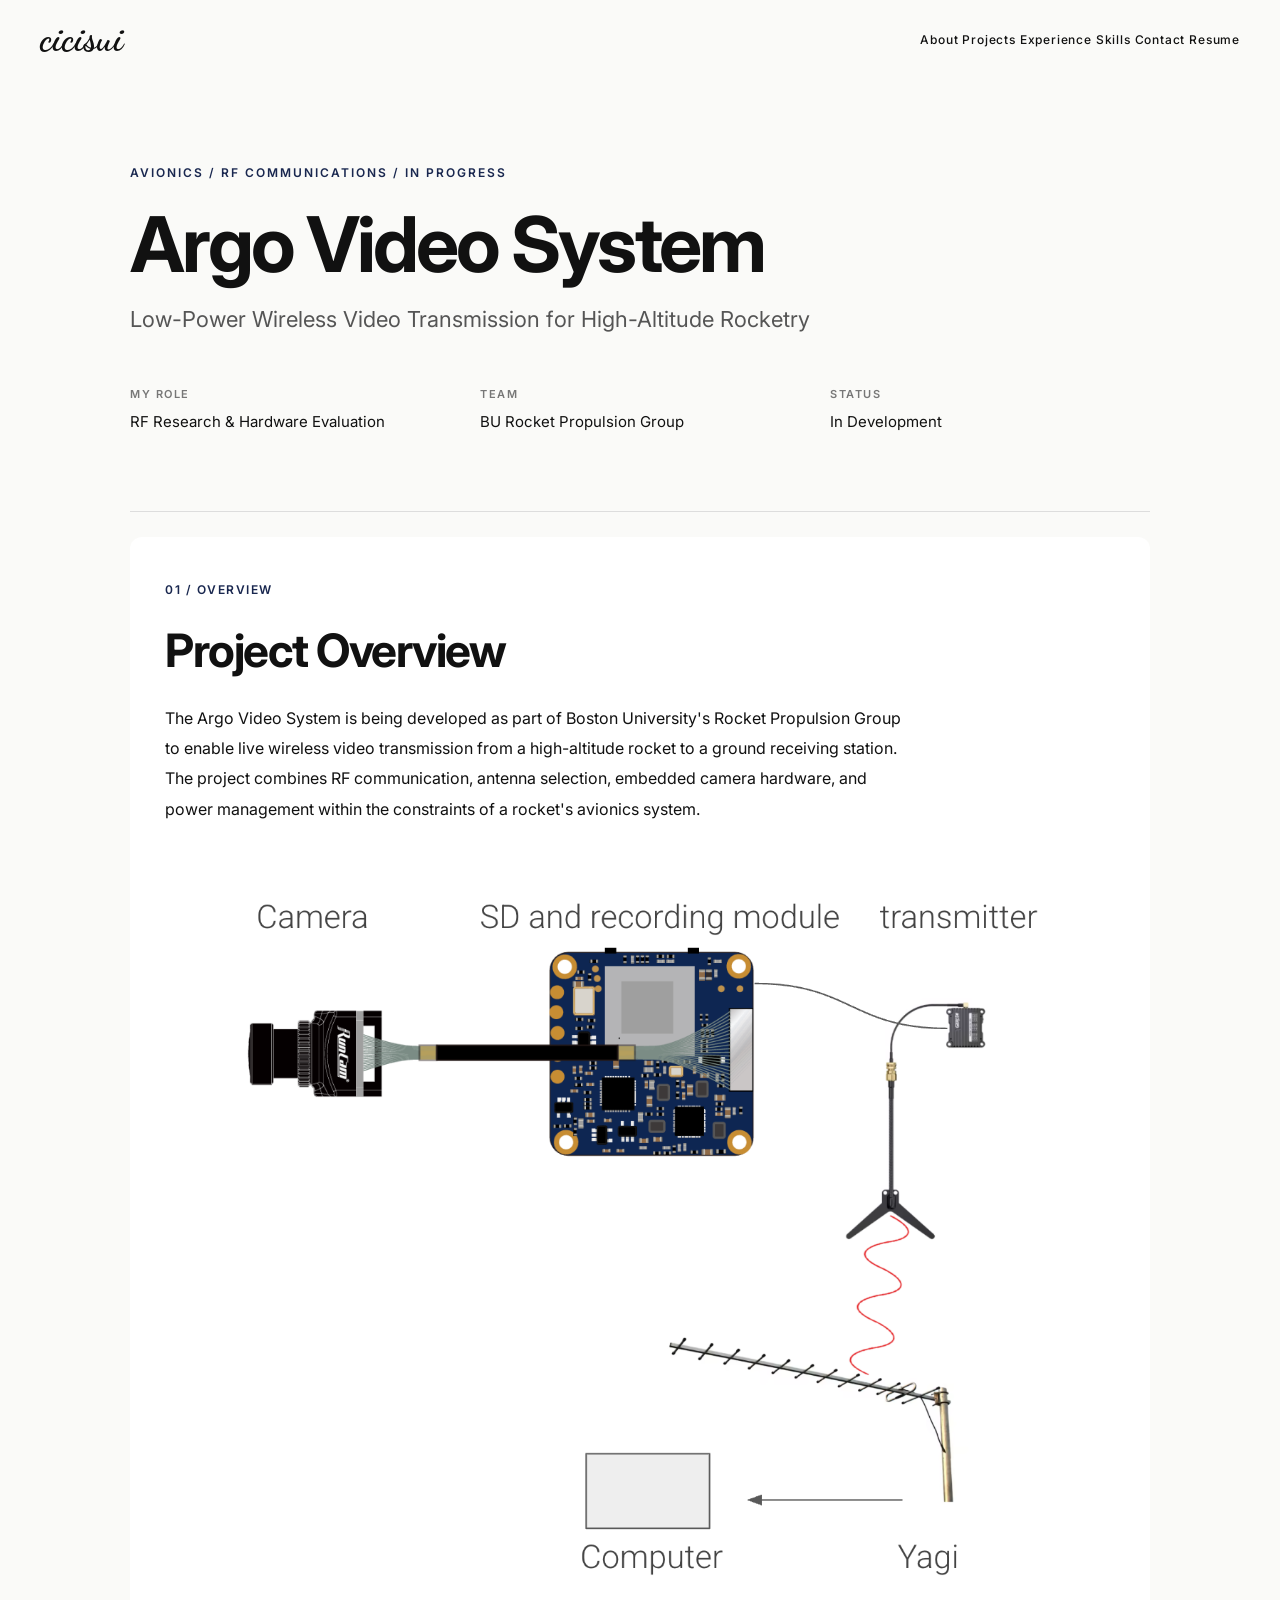
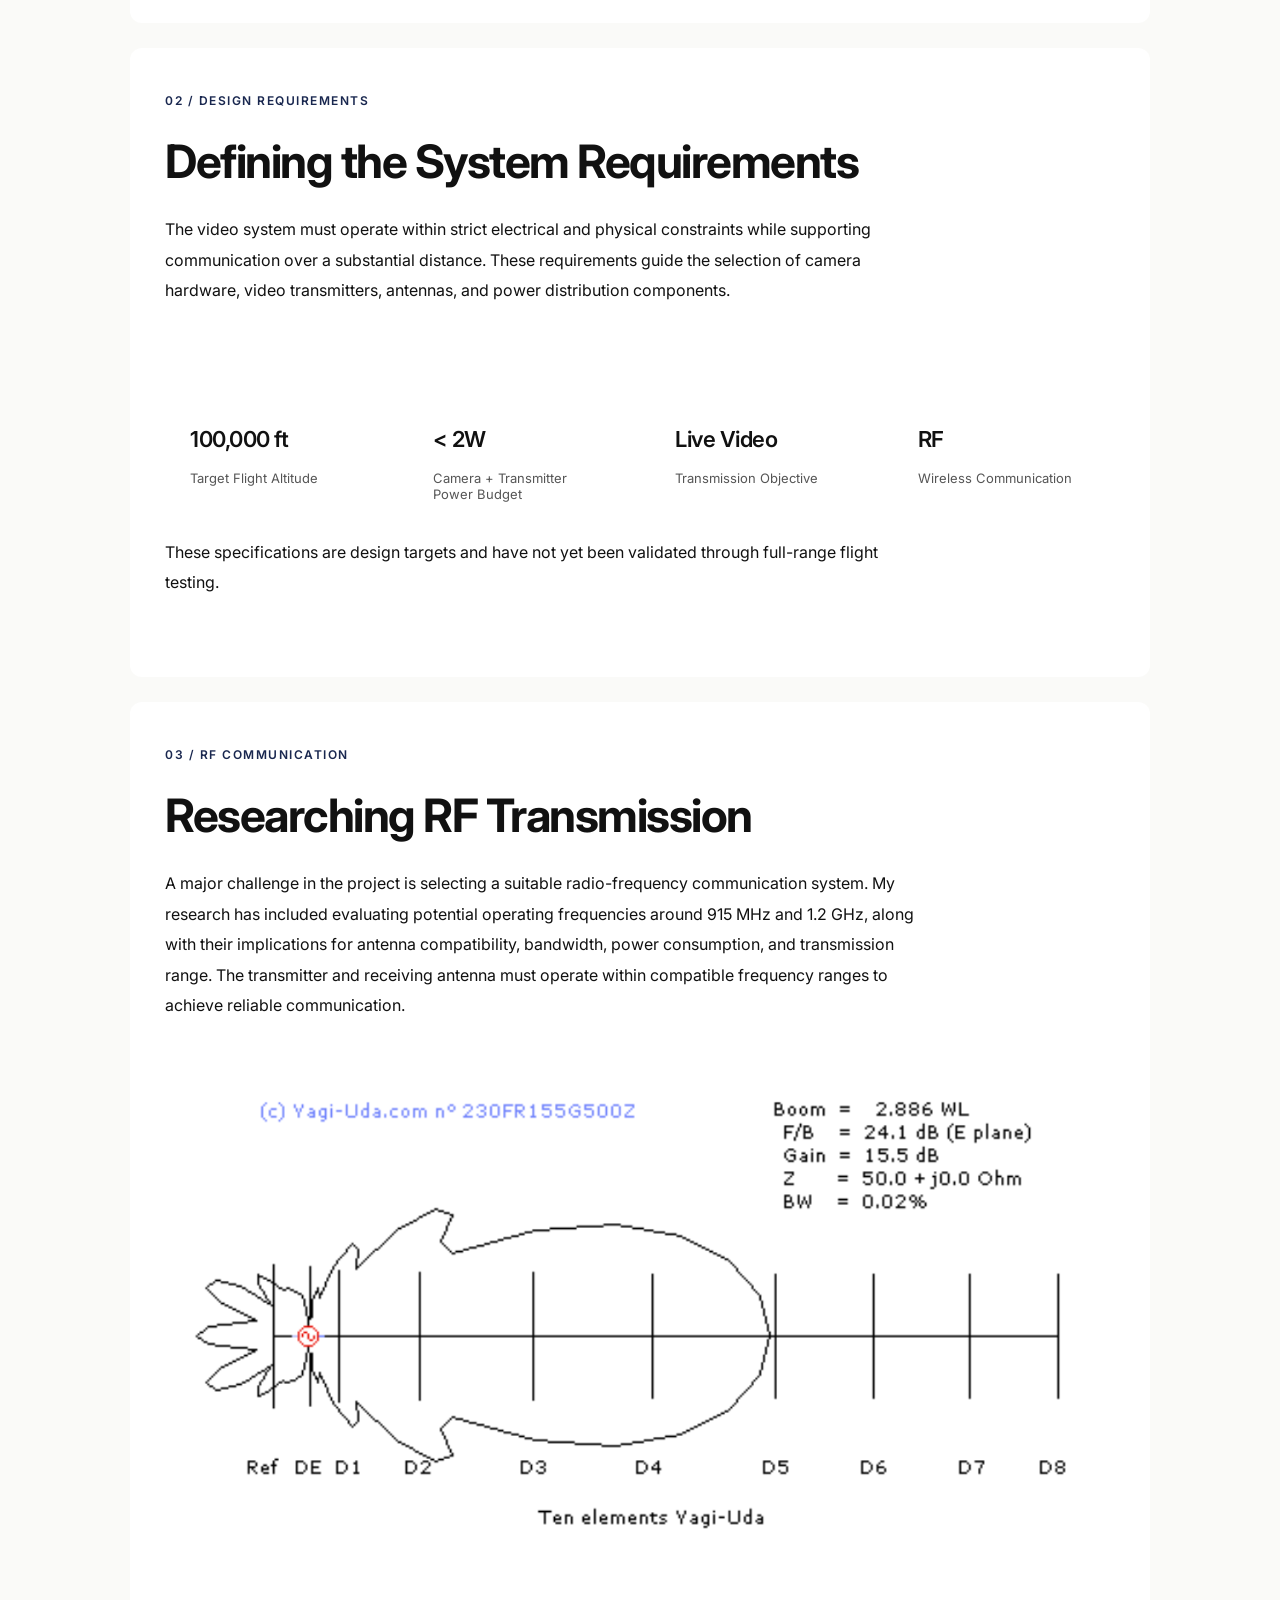
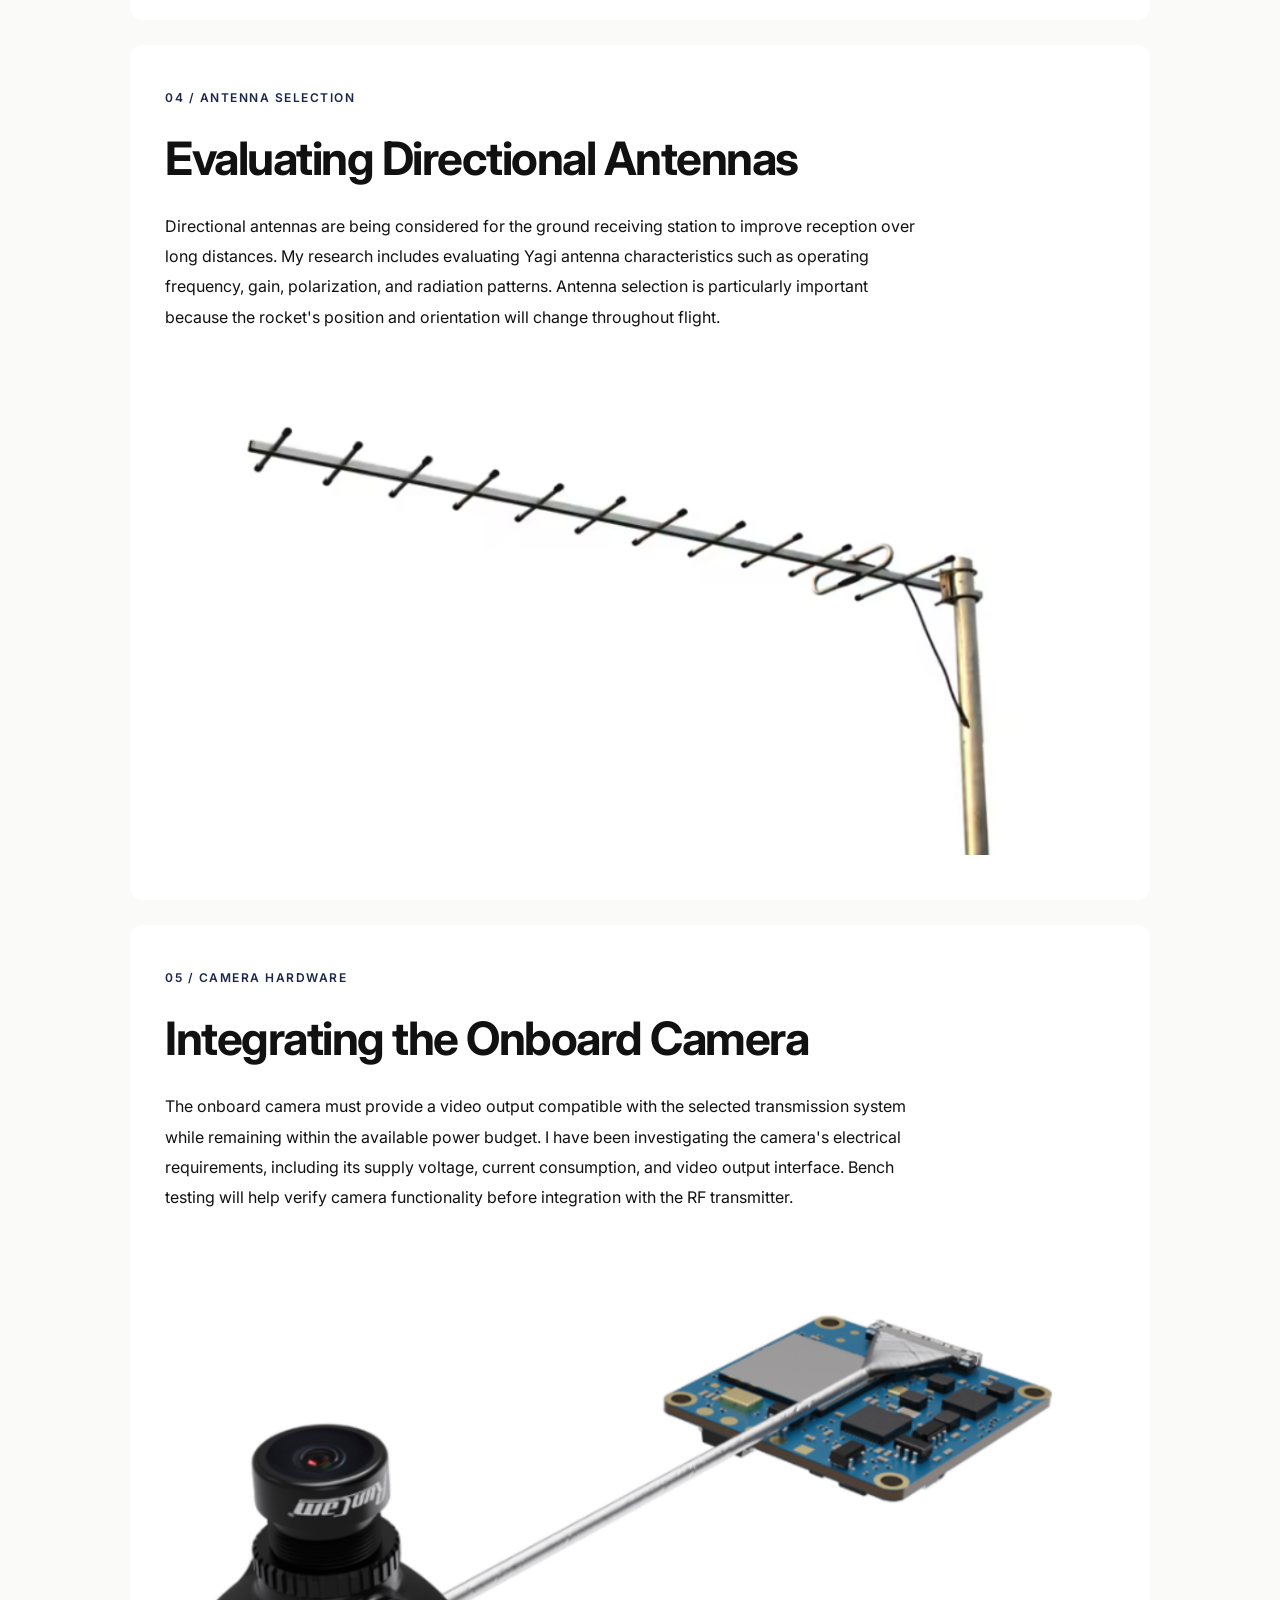
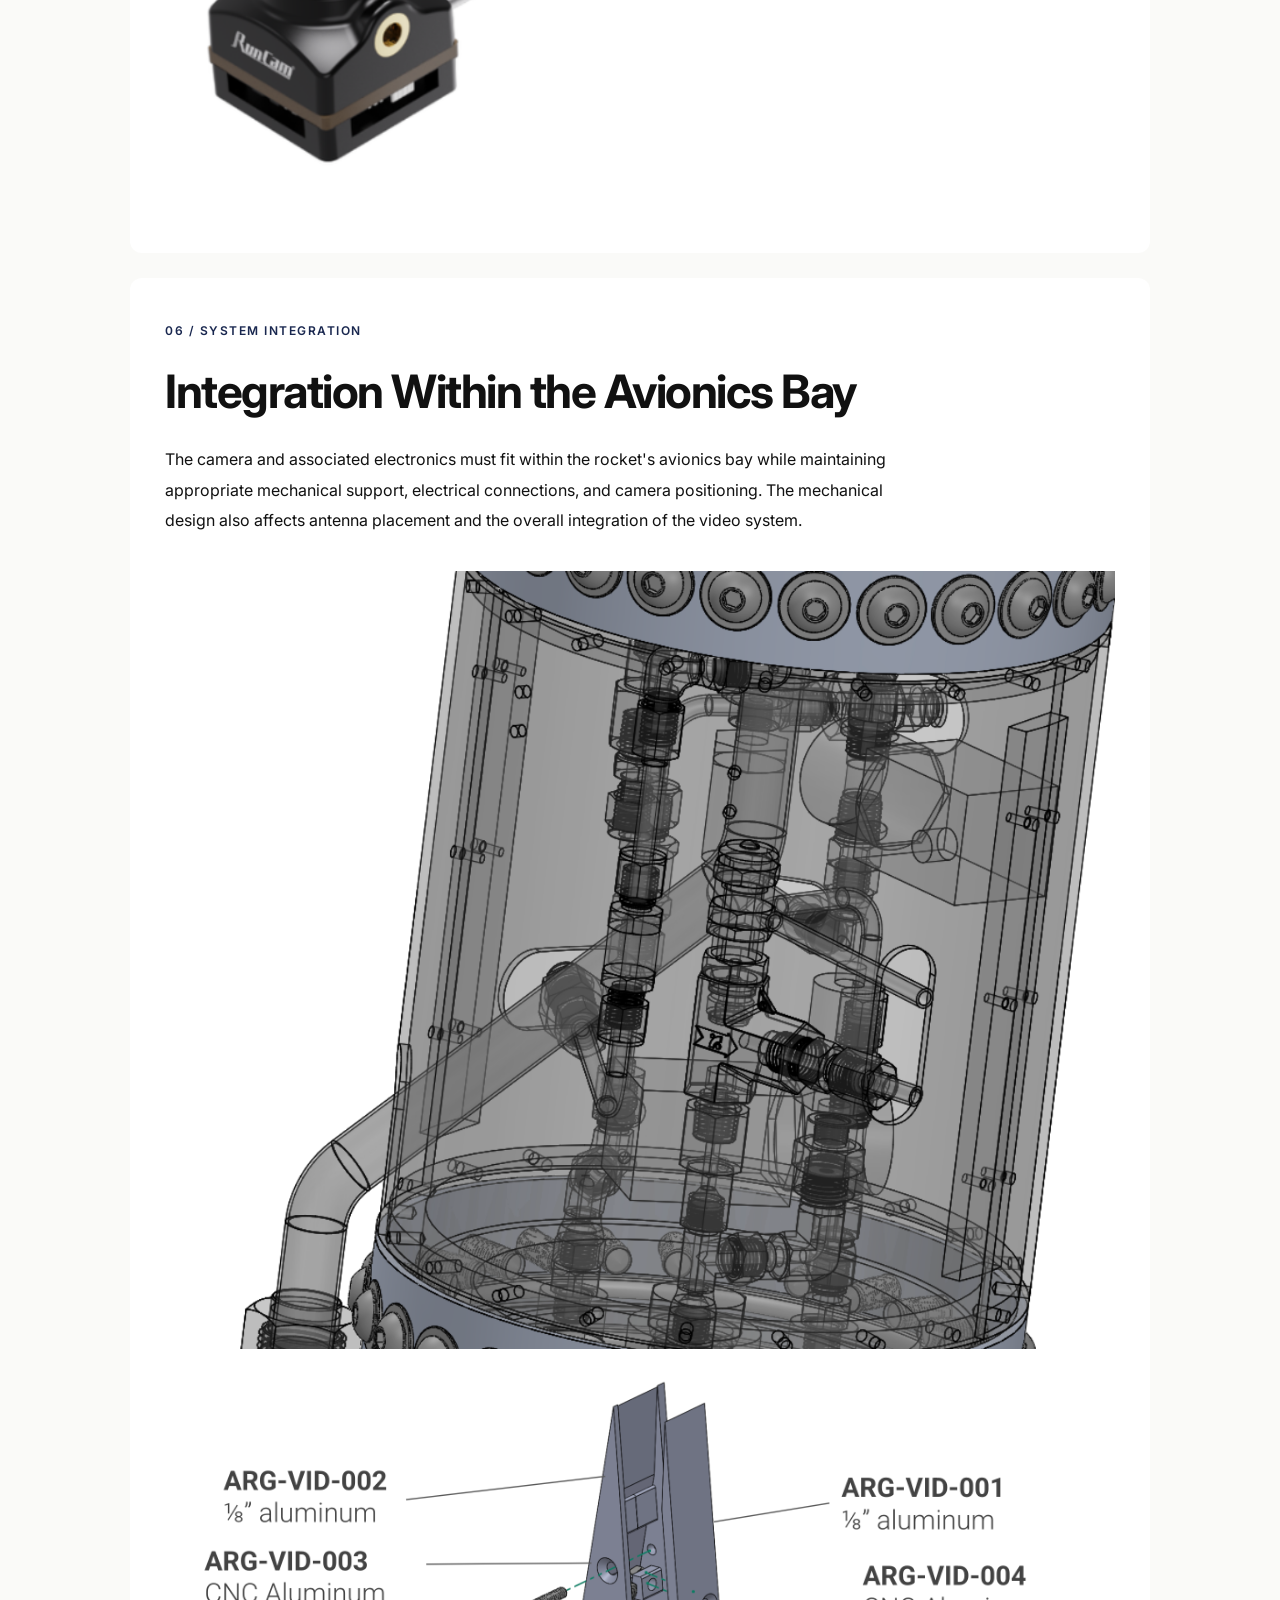
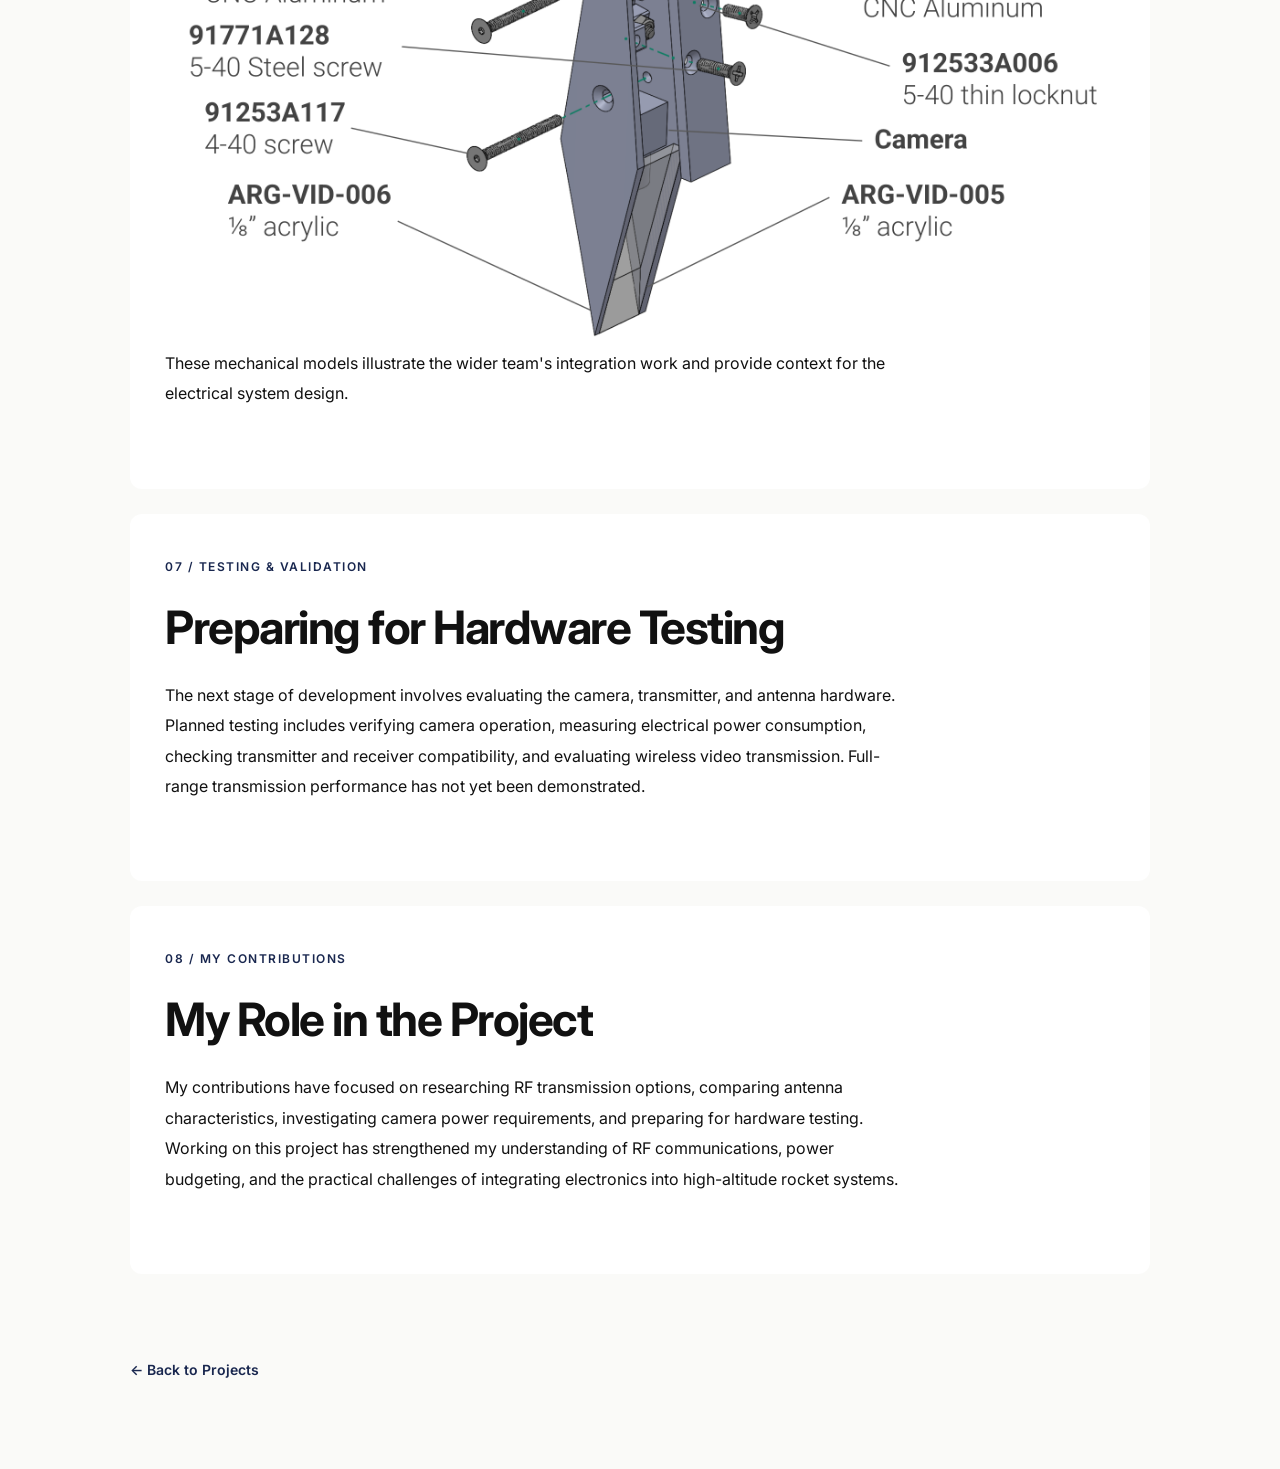
==== commit 413bfb66: "resumeee" ====
--- a/projects/argo-video-system.html
+++ b/projects/argo-video-system.html
@@ -24,6 +24,7 @@
             <a href="../index.html#experience">Experience</a>
             <a href="../index.html#skills">Skills</a>
             <a href="../index.html#contact">Contact</a>
+            <a href="../assets/cici-xiang-sui-resume.pdf" target="_blank" rel="noopener noreferrer">Resume</a>
         </nav>
 
     </header>
